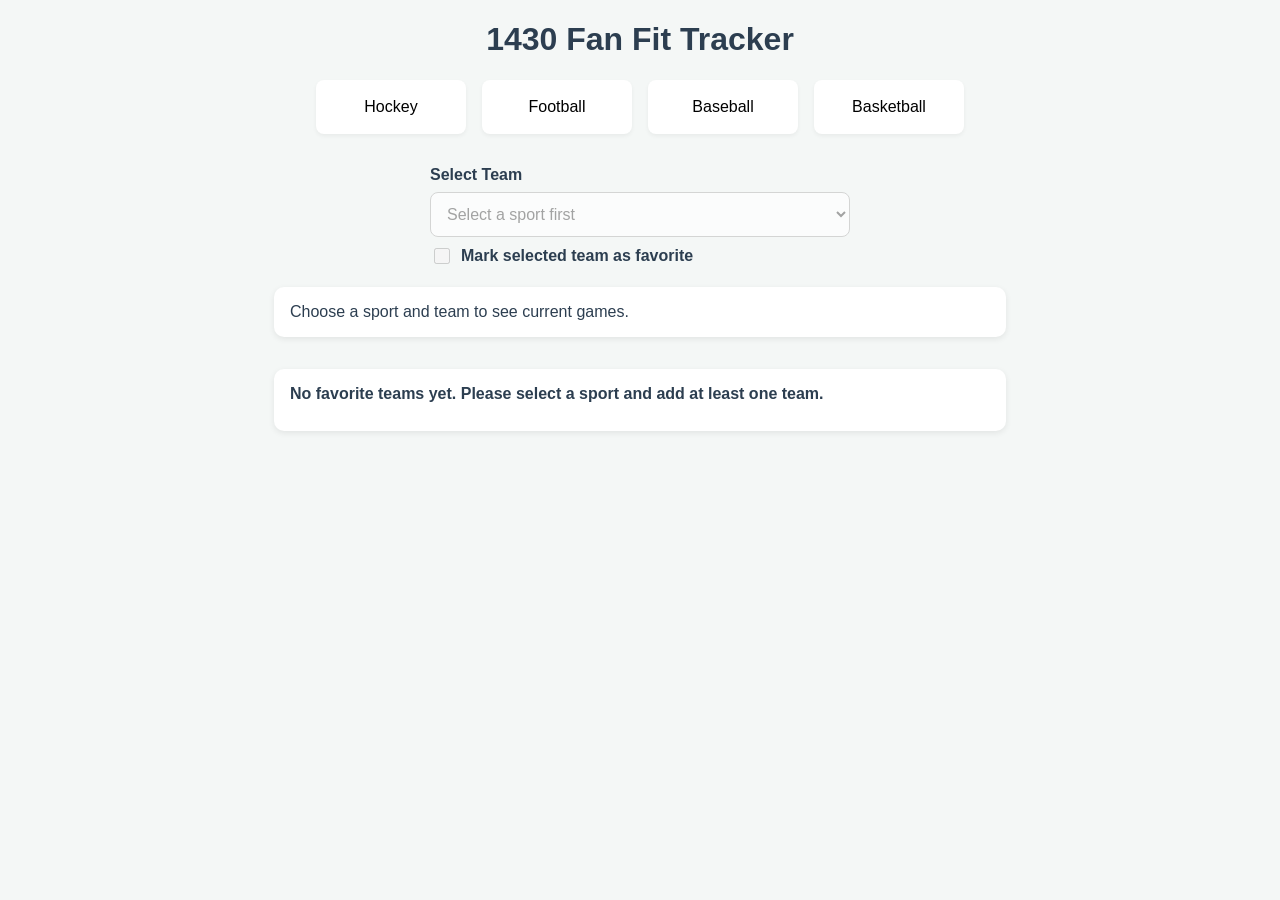
==== source/index.html @ 271d92da "Adjusted sport selector orientation, changed the "favorite team" implementation to be a checkbox, ge" ====
<!DOCTYPE html>
<html>

<head>
    <meta charset="UTF-8">
    <title>1430 Fan Fit Tracker</title>
    <link rel="stylesheet" href="style.css">
</head>

<body>
    <h1>1430 Fan Fit Tracker</h1>
    <div id="sport-selector" aria-label="Sport selector">
        <button class="sport-card" type="button" onclick="loadSport('hockey')">Hockey</button>
        <button class="sport-card" type="button" onclick="loadSport('football')">Football</button>
        <button class="sport-card" type="button" onclick="loadSport('baseball')">Baseball</button>
        <button class="sport-card" type="button" onclick="loadSport('basketball')">Basketball</button>
    </div>

    <div id="team-selector" class="selector-block">
        <label for="team-dropdown">Select Team</label>
        <select id="team-dropdown" disabled>
            <option value="">Select a sport first</option>
        </select>

        <label for="favorite-checkbox" class="favorite-toggle">
            <input type="checkbox" id="favorite-checkbox" disabled>
            Mark selected team as favorite
        </label>
    </div>

    <div id="games-output" aria-live="polite">
        <p class="status-message">Choose a sport and team to see current games.</p>
    </div>

    <section id="favorites-section" aria-live="polite"></section>

    <script src="script.js"></script>
</body>

</html>
---- source/style.css ----
:root {
    --primary: #2c3e50;
    --accent: #e74c3c;
    --bg: #f4f7f6;
    --white: #ffffff;
}

body {
    font-family: 'Segoe UI', Tahoma, Geneva, Verdana, sans-serif;
    background-color: var(--bg);
    color: var(--primary);
    margin: 0;
    display: flex;
    flex-direction: column;
    align-items: center;
}

header {
    background-color: var(--primary);
    color: var(--white);
    width: 100%;
    padding: 1.5rem 0;
    text-align: center;
    box-shadow: 0 2px 5px rgba(0, 0, 0, 0.1);
}

header h1 {
    margin: 0;
}

.container {
    width: 90%;
    max-width: 800px;
    margin-top: 2rem;
}

#sport-selector {
    display: flex;
    flex-direction: row;
    flex-wrap: wrap;
    justify-content: center;
    gap: 1rem;
    margin-bottom: 2rem;
    width: min(900px, 92vw);
}

.sport-card,
.sport-button {
    background: var(--white);
    padding: 1rem;
    border-radius: 8px;
    text-align: center;
    cursor: pointer;
    border: 2px solid transparent;
    transition: all 0.3s ease;
    box-shadow: 0 2px 4px rgba(0, 0, 0, 0.05);
    font-size: 1rem;
    min-width: 150px;
}

.sport-card:hover,
.sport-button:hover {
    border-color: var(--accent);
    transform: translateY(-3px);
}

.sport-card.active {
    border-color: var(--accent);
    background: #fff4f2;
}

.selector-block {
    width: min(420px, 92vw);
    display: flex;
    flex-direction: column;
    gap: 0.5rem;
    margin-bottom: 1.25rem;
}

.selector-block label {
    font-weight: 600;
}

.favorite-toggle {
    display: flex;
    align-items: center;
    gap: 0.5rem;
    font-weight: 500;
}

.favorite-toggle input {
    width: 16px;
    height: 16px;
}

#team-dropdown {
    width: 100%;
    padding: 0.75rem;
    border: 1px solid #c7c7c7;
    border-radius: 8px;
    background: var(--white);
    font-size: 1rem;
}

#games-output {
    width: min(700px, 92vw);
    background: var(--white);
    border-radius: 10px;
    box-shadow: 0 2px 6px rgba(0, 0, 0, 0.08);
    padding: 1rem;
    margin-bottom: 2rem;
}

.status-message {
    margin: 0;
}

.game-item {
    border-top: 1px solid #ececec;
    padding: 0.75rem 0;
}

.game-item:first-child {
    border-top: none;
    padding-top: 0;
}

#favorites-section {
    width: min(700px, 92vw);
    background: var(--white);
    border-radius: 10px;
    box-shadow: 0 2px 6px rgba(0, 0, 0, 0.08);
    padding: 1rem;
    margin-bottom: 2rem;
}

#favorite-message {
    font-weight: 600;
    margin-bottom: 0.75rem;
}

#favorite-list {
    display: flex;
    flex-direction: column;
    gap: 0.5rem;
}

.favorite-row {
    display: flex;
    align-items: center;
    justify-content: space-between;
    gap: 0.5rem;
    border: 1px solid #e9e9e9;
    border-radius: 8px;
    padding: 0.5rem 0.75rem;
}

.favorite-row button {
    padding: 0.35rem 0.6rem;
}

.teams-container {
    display: flex;
    flex-wrap: wrap;
    gap: 10px;
}

.team-card {
    padding: 10px;
    background-color: var(--white);
    border: 1px solid #ddd;
    border-radius: 5px;
    width: 200px;
}

.team-card h2 {
    margin: 0;
    font-size: 16px;
}

#team-stats {
    padding: 20px;
    max-width: 600px;
    margin: 20px auto;
    font-family: Arial, sans-serif;
}

#team-stats h2 {
    text-align: center;
    margin-bottom: 20px;
}

#stats-options {
    display: flex;
    flex-direction: column;
    gap: 15px;
    margin-top: 20px;
}

.stat-option {
    display: flex;
    align-items: center;
    justify-content: space-between;
    padding: 10px;
    border: 1px solid #ccc;
    border-radius: 5px;
}

.stat-label {
    font-size: 16px;
    font-weight: bold;
    min-width: 150px;
}

.counter-container {
    display: flex;
    align-items: center;
    gap: 10px;
}

.counter-btn {
    width: 30px;
    height: 30px;
    font-size: 18px;
    cursor: pointer;
}

.counter-display {
    width: 50px;
    height: 30px;
    text-align: center;
    font-size: 16px;
}

#submit-stats {
    margin-top: 20px;
    padding: 10px 20px;
    font-size: 16px;
    cursor: pointer;
    width: 100%;
}
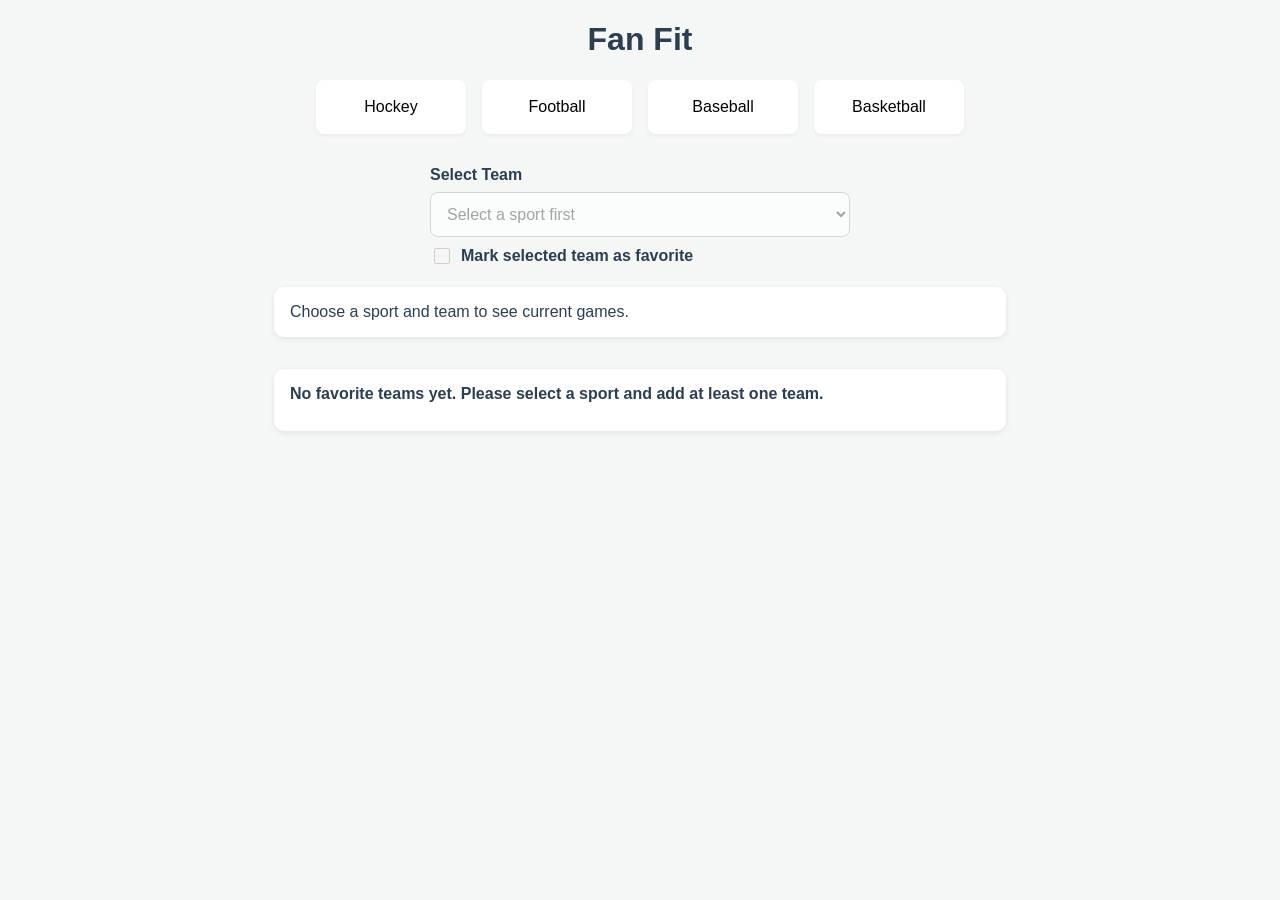
==== commit 642dab0e: "Fix dropdown for teams, clean up code to get rid of my experimenting functions, get rid of the 1430 " ====
--- a/source/index.html
+++ b/source/index.html
@@ -3,12 +3,12 @@
 
 <head>
     <meta charset="UTF-8">
-    <title>1430 Fan Fit Tracker</title>
+    <title>Fan Fit</title>
     <link rel="stylesheet" href="style.css">
 </head>
 
 <body>
-    <h1>1430 Fan Fit Tracker</h1>
+    <h1>Fan Fit</h1>
     <div id="sport-selector" aria-label="Sport selector">
         <button class="sport-card" type="button" onclick="loadSport('hockey')">Hockey</button>
         <button class="sport-card" type="button" onclick="loadSport('football')">Football</button>
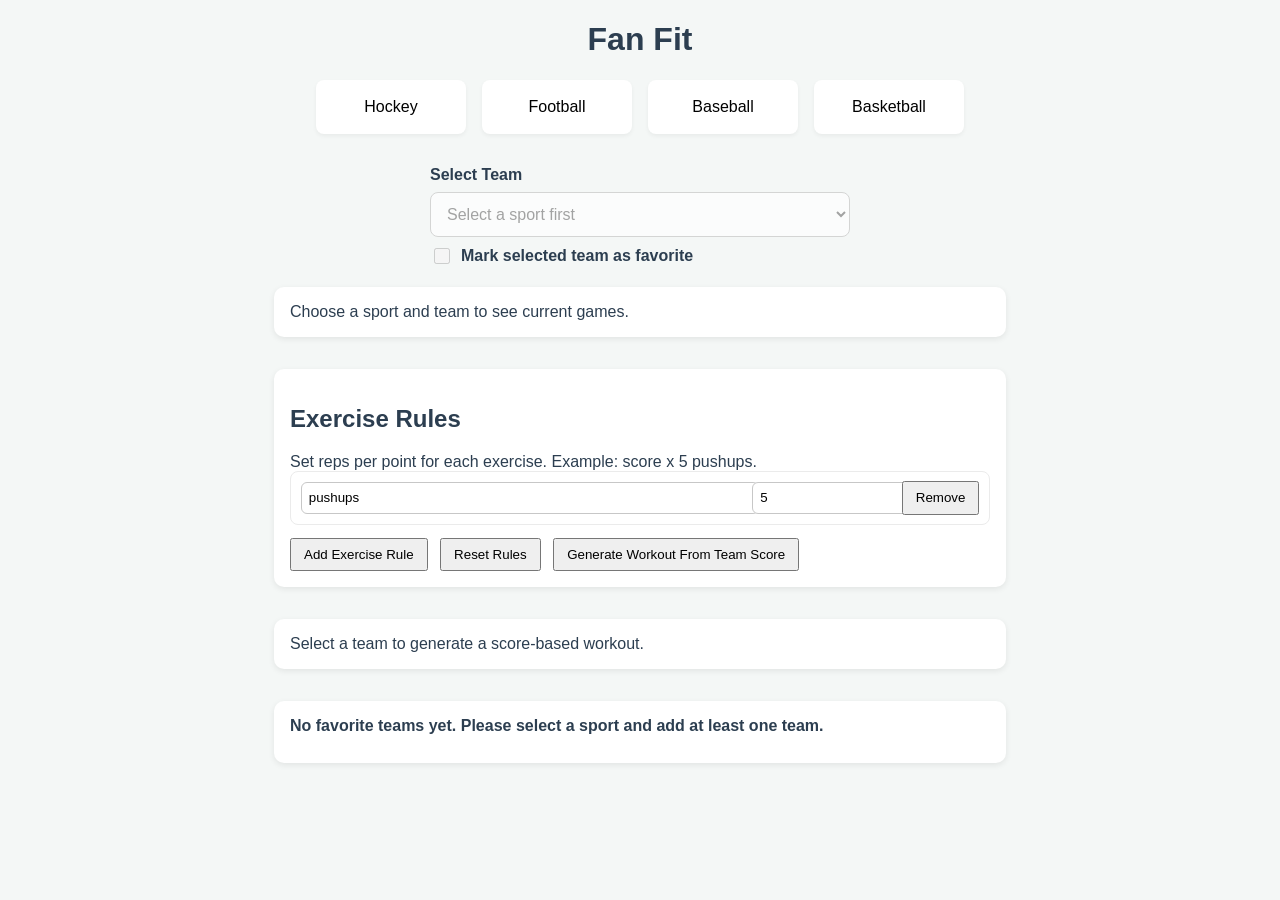
==== commit adbfa3e1: "Just storing these in a side branch instead we want them later...." ====
--- a/source/index.html
+++ b/source/index.html
@@ -32,6 +32,19 @@
         <p class="status-message">Choose a sport and team to see current games.</p>
     </div>
 
+    <section id="exercise-rules-section" aria-live="polite">
+        <h2>Exercise Rules</h2>
+        <p class="status-message">Set reps per point for each exercise. Example: score x 5 pushups.</p>
+        <div id="exercise-rules"></div>
+        <button id="add-rule-button" type="button">Add Exercise Rule</button>
+        <button id="reset-rules-button" type="button">Reset Rules</button>
+        <button id="generate-workout-button" type="button">Generate Workout From Team Score</button>
+    </section>
+
+    <section id="workout-output" aria-live="polite">
+        <p class="status-message">Select a team to generate a score-based workout.</p>
+    </section>
+
     <section id="favorites-section" aria-live="polite"></section>
 
     <script src="script.js"></script>
--- a/source/style.css
+++ b/source/style.css
@@ -111,6 +111,74 @@
     margin-bottom: 2rem;
 }
 
+#exercise-rules-section,
+#workout-output {
+    width: min(700px, 92vw);
+    background: var(--white);
+    border-radius: 10px;
+    box-shadow: 0 2px 6px rgba(0, 0, 0, 0.08);
+    padding: 1rem;
+    margin-bottom: 2rem;
+}
+
+#exercise-rules {
+    display: flex;
+    flex-direction: column;
+    gap: 0.7rem;
+    margin-bottom: 0.8rem;
+}
+
+.rule-row {
+    display: grid;
+    grid-template-columns: 1fr 140px auto;
+    gap: 0.6rem;
+    align-items: center;
+    border: 1px solid #ebebeb;
+    border-radius: 8px;
+    padding: 0.6rem;
+}
+
+.rule-row input {
+    width: 100%;
+    padding: 0.45rem;
+    border: 1px solid #c7c7c7;
+    border-radius: 6px;
+}
+
+.rule-row button,
+#add-rule-button,
+#reset-rules-button,
+#generate-workout-button {
+    padding: 0.45rem 0.75rem;
+    cursor: pointer;
+}
+
+#add-rule-button,
+#reset-rules-button {
+    margin-right: 0.5rem;
+}
+
+.workout-item {
+    border-top: 1px solid #ececec;
+    padding: 0.7rem 0;
+}
+
+.workout-item:first-child {
+    border-top: none;
+    padding-top: 0;
+}
+
+.workout-total {
+    margin-top: 0.8rem;
+    font-weight: 700;
+}
+
+@media (max-width: 620px) {
+    .rule-row {
+        grid-template-columns: 1fr;
+    }
+}
+
 .status-message {
     margin: 0;
 }
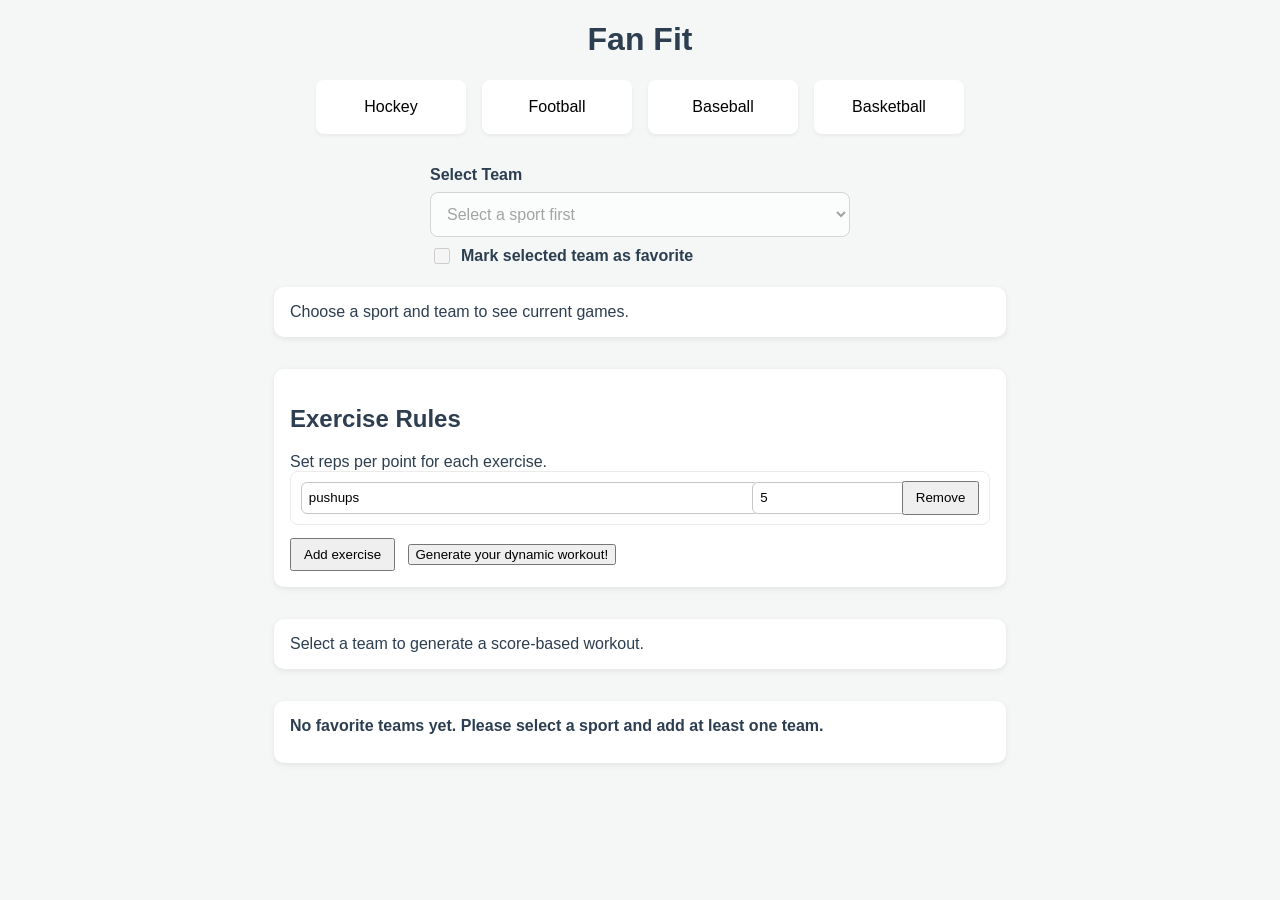
==== commit 9079e2ed: "Add HTML pieces to generate the workout" ====
--- a/source/index.html
+++ b/source/index.html
@@ -32,16 +32,18 @@
         <p class="status-message">Choose a sport and team to see current games.</p>
     </div>
 
+    <!--We can name this something different, but my thoughts are we can let the user pick their exercises and their reps:points ratio for each.-->
     <section id="exercise-rules-section" aria-live="polite">
         <h2>Exercise Rules</h2>
-        <p class="status-message">Set reps per point for each exercise. Example: score x 5 pushups.</p>
+        <p class="status-message">Set reps per point for each exercise.</p>
         <div id="exercise-rules"></div>
-        <button id="add-rule-button" type="button">Add Exercise Rule</button>
-        <button id="reset-rules-button" type="button">Reset Rules</button>
-        <button id="generate-workout-button" type="button">Generate Workout From Team Score</button>
+        <!--Here we can dynamically create new rules, using the button below button to add new exercises, or pull from our json if that's how we wanna do it.-->
+        <button id="add-rule-button" type="button">Add exercise</button>
+        <button id="generate-workout button" type="button">Generate your dynamic workout!</button>
     </section>
 
     <section id="workout-output" aria-live="polite">
+        <!--Here we can replace this in the js. This is just a placeholder until the user selects somm.-->
         <p class="status-message">Select a team to generate a score-based workout.</p>
     </section>
 
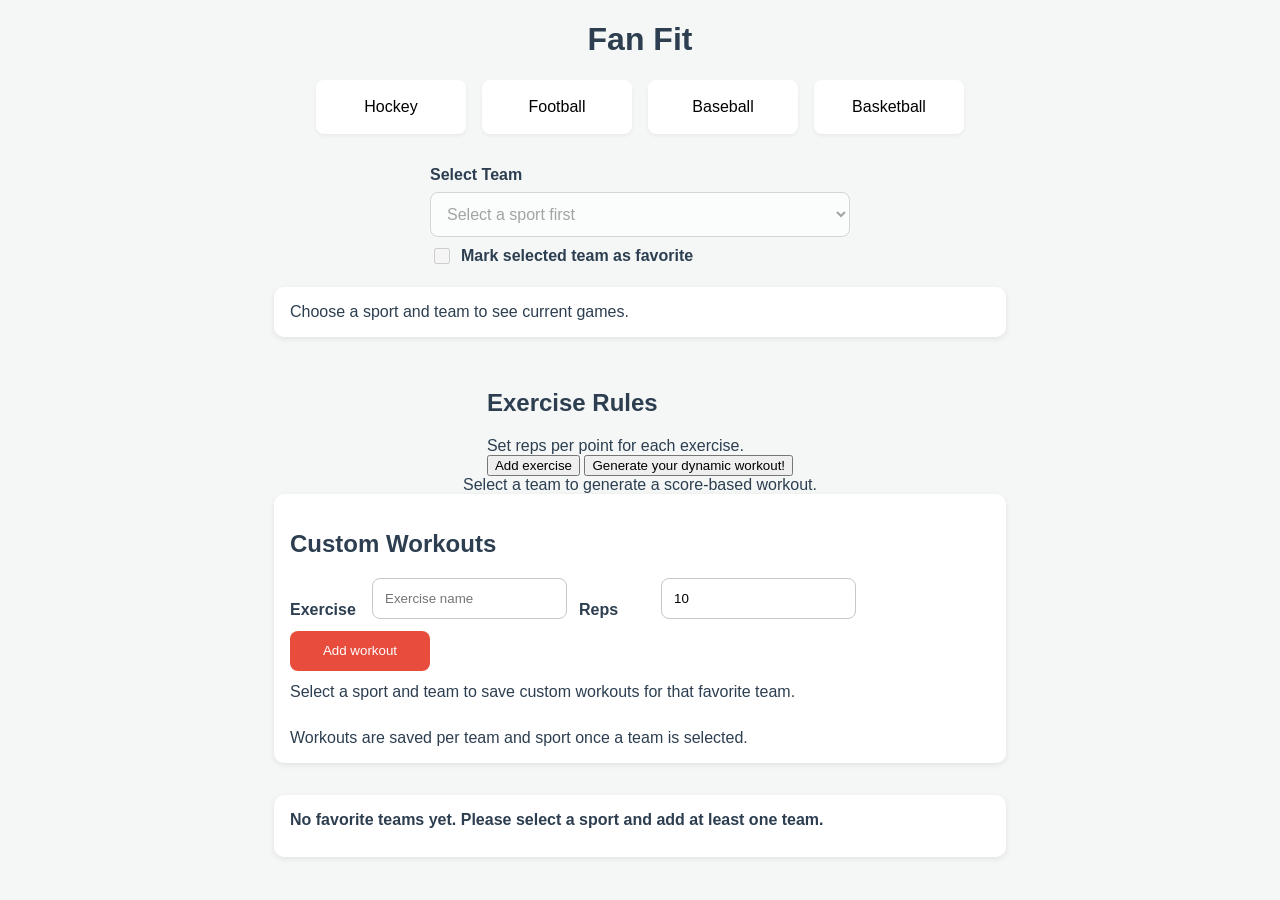
==== commit 43e4eff7: "added exercise divs that still need work" ====
--- a/source/index.html
+++ b/source/index.html
@@ -47,6 +47,24 @@
         <p class="status-message">Select a team to generate a score-based workout.</p>
     </section>
 
+    <section id="workout-section" aria-live="polite">
+        <h2>Custom Workouts</h2>
+        <div id="workout-controls">
+            <div class="input-row">
+                <label for="workout-name">Exercise</label>
+                <input id="workout-name" type="text" placeholder="Exercise name">
+
+                <label for="workout-reps">Reps</label>
+                <input id="workout-reps" type="number" min="1" value="10">
+
+                <button id="add-workout-button" type="button">Add workout</button>
+            </div>
+            <p id="workout-help" class="status-message">Workouts are saved per selected team and sport.</p>
+            <p id="workout-summary" class="status-message"></p>
+        </div>
+        <div id="workout-list"></div>
+    </section>
+
     <section id="favorites-section" aria-live="polite"></section>
 
     <script src="script.js"></script>
--- a/source/style.css
+++ b/source/style.css
@@ -111,8 +111,21 @@
     margin-bottom: 2rem;
 }
 
-#exercise-rules-section,
-#workout-output {
+.status-message {
+    margin: 0;
+}
+
+.game-item {
+    border-top: 1px solid #ececec;
+    padding: 0.75rem 0;
+}
+
+.game-item:first-child {
+    border-top: none;
+    padding-top: 0;
+}
+
+#favorites-section {
     width: min(700px, 92vw);
     background: var(--white);
     border-radius: 10px;
@@ -121,85 +134,140 @@
     margin-bottom: 2rem;
 }
 
-#exercise-rules {
-    display: flex;
-    flex-direction: column;
-    gap: 0.7rem;
-    margin-bottom: 0.8rem;
-}
-
-.rule-row {
-    display: grid;
-    grid-template-columns: 1fr 140px auto;
-    gap: 0.6rem;
-    align-items: center;
-    border: 1px solid #ebebeb;
-    border-radius: 8px;
-    padding: 0.6rem;
-}
-
-.rule-row input {
-    width: 100%;
-    padding: 0.45rem;
-    border: 1px solid #c7c7c7;
-    border-radius: 6px;
-}
-
-.rule-row button,
-#add-rule-button,
-#reset-rules-button,
-#generate-workout-button {
-    padding: 0.45rem 0.75rem;
-    cursor: pointer;
-}
-
-#add-rule-button,
-#reset-rules-button {
-    margin-right: 0.5rem;
-}
-
-.workout-item {
-    border-top: 1px solid #ececec;
-    padding: 0.7rem 0;
-}
-
-.workout-item:first-child {
-    border-top: none;
-    padding-top: 0;
-}
-
-.workout-total {
-    margin-top: 0.8rem;
-    font-weight: 700;
-}
-
-@media (max-width: 620px) {
-    .rule-row {
-        grid-template-columns: 1fr;
-    }
-}
-
-.status-message {
-    margin: 0;
-}
-
-.game-item {
-    border-top: 1px solid #ececec;
-    padding: 0.75rem 0;
-}
-
-.game-item:first-child {
-    border-top: none;
-    padding-top: 0;
-}
-
-#favorites-section {
+#workout-section {
     width: min(700px, 92vw);
     background: var(--white);
     border-radius: 10px;
     box-shadow: 0 2px 6px rgba(0, 0, 0, 0.08);
     padding: 1rem;
     margin-bottom: 2rem;
+}
+
+#workout-controls {
+    display: flex;
+    flex-direction: column;
+    gap: 0.75rem;
+}
+
+.input-row {
+    display: flex;
+    flex-wrap: wrap;
+    gap: 0.75rem;
+    align-items: flex-end;
+}
+
+.input-row label {
+    font-weight: 600;
+    min-width: 70px;
+}
+
+.input-row input {
+    padding: 0.75rem;
+    border-radius: 8px;
+    border: 1px solid #c7c7c7;
+    background: var(--white);
+    min-width: 120px;
+}
+
+#add-workout-button {
+    padding: 0.8rem 1rem;
+    border-radius: 8px;
+    border: none;
+    background: var(--accent);
+    color: var(--white);
+    cursor: pointer;
+    min-width: 140px;
+}
+
+#add-workout-button:hover {
+    opacity: 0.95;
+}
+
+#workout-list {
+    display: flex;
+    flex-direction: column;
+    gap: 0.75rem;
+    margin-top: 1rem;
+}
+
+.workout-card {
+    display: flex;
+    justify-content: space-between;
+    align-items: center;
+    flex-wrap: wrap;
+    gap: 1rem;
+    border: 1px solid #e9e9e9;
+    border-radius: 10px;
+    padding: 0.85rem;
+    background: #fdf9f6;
+}
+
+.workout-card.completed {
+    opacity: 0.75;
+    background: #eaf7ea;
+}
+
+.workout-details {
+    min-width: 150px;
+}
+
+.rep-label {
+    margin-right: 0.5rem;
+    font-weight: 600;
+}
+
+.rep-input {
+    width: 80px;
+    padding: 0.5rem;
+    border: 1px solid #c7c7c7;
+    border-radius: 8px;
+}
+
+.add-reps-button {
+    background: #27ae60;
+    border: none;
+    color: var(--white);
+    padding: 0.5rem 0.75rem;
+    border-radius: 8px;
+    cursor: pointer;
+    font-size: 1rem;
+}
+
+.add-reps-button:hover {
+    opacity: 0.95;
+}
+
+.workout-actions {
+    display: flex;
+    align-items: center;
+    flex-wrap: wrap;
+    gap: 0.5rem;
+}
+
+.complete-workout-button {
+    background: #2c3e50;
+    border: none;
+    color: var(--white);
+    padding: 0.6rem 0.9rem;
+    border-radius: 8px;
+    cursor: pointer;
+}
+
+.complete-workout-button:hover {
+    opacity: 0.95;
+}
+
+.remove-workout-button {
+    background: transparent;
+    border: 1px solid #e74c3c;
+    color: #e74c3c;
+    padding: 0.5rem 0.75rem;
+    border-radius: 8px;
+    cursor: pointer;
+}
+
+.remove-workout-button:hover {
+    background: rgba(231, 76, 60, 0.08);
 }
 
 #favorite-message {
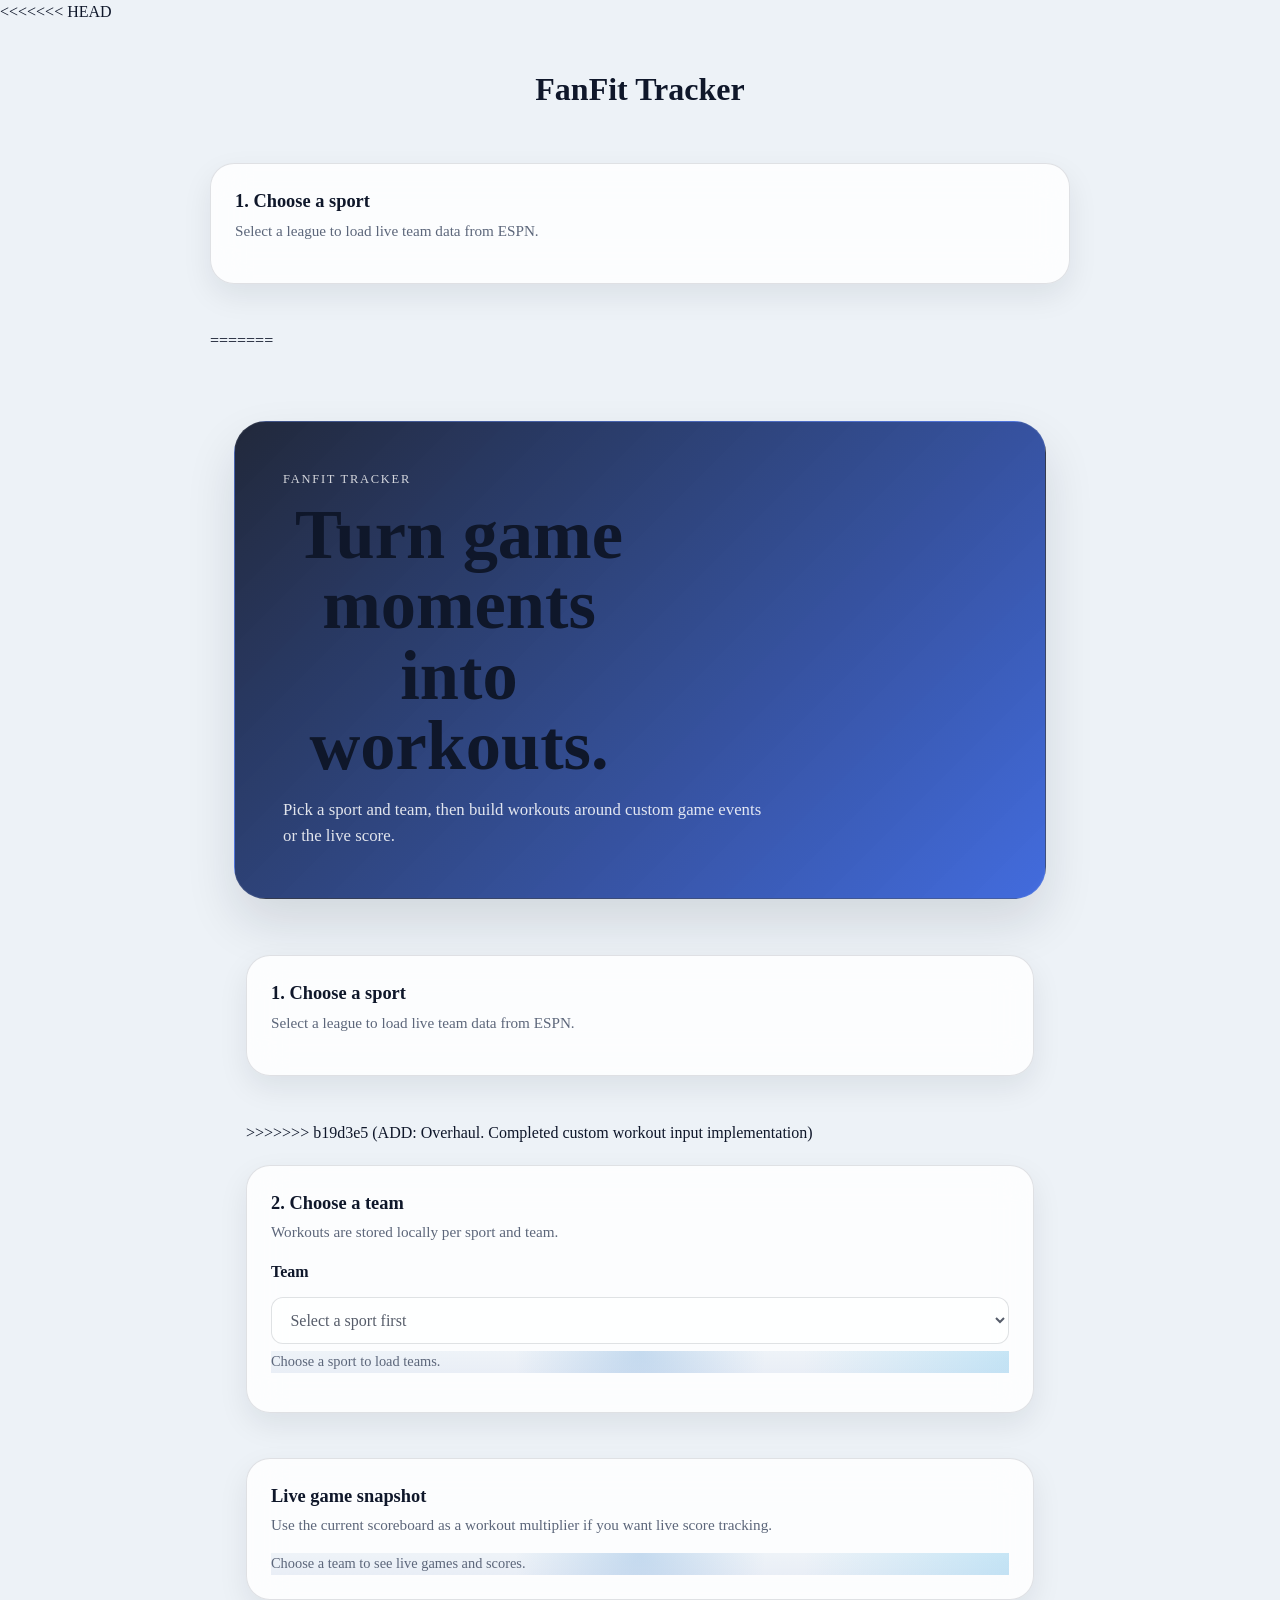
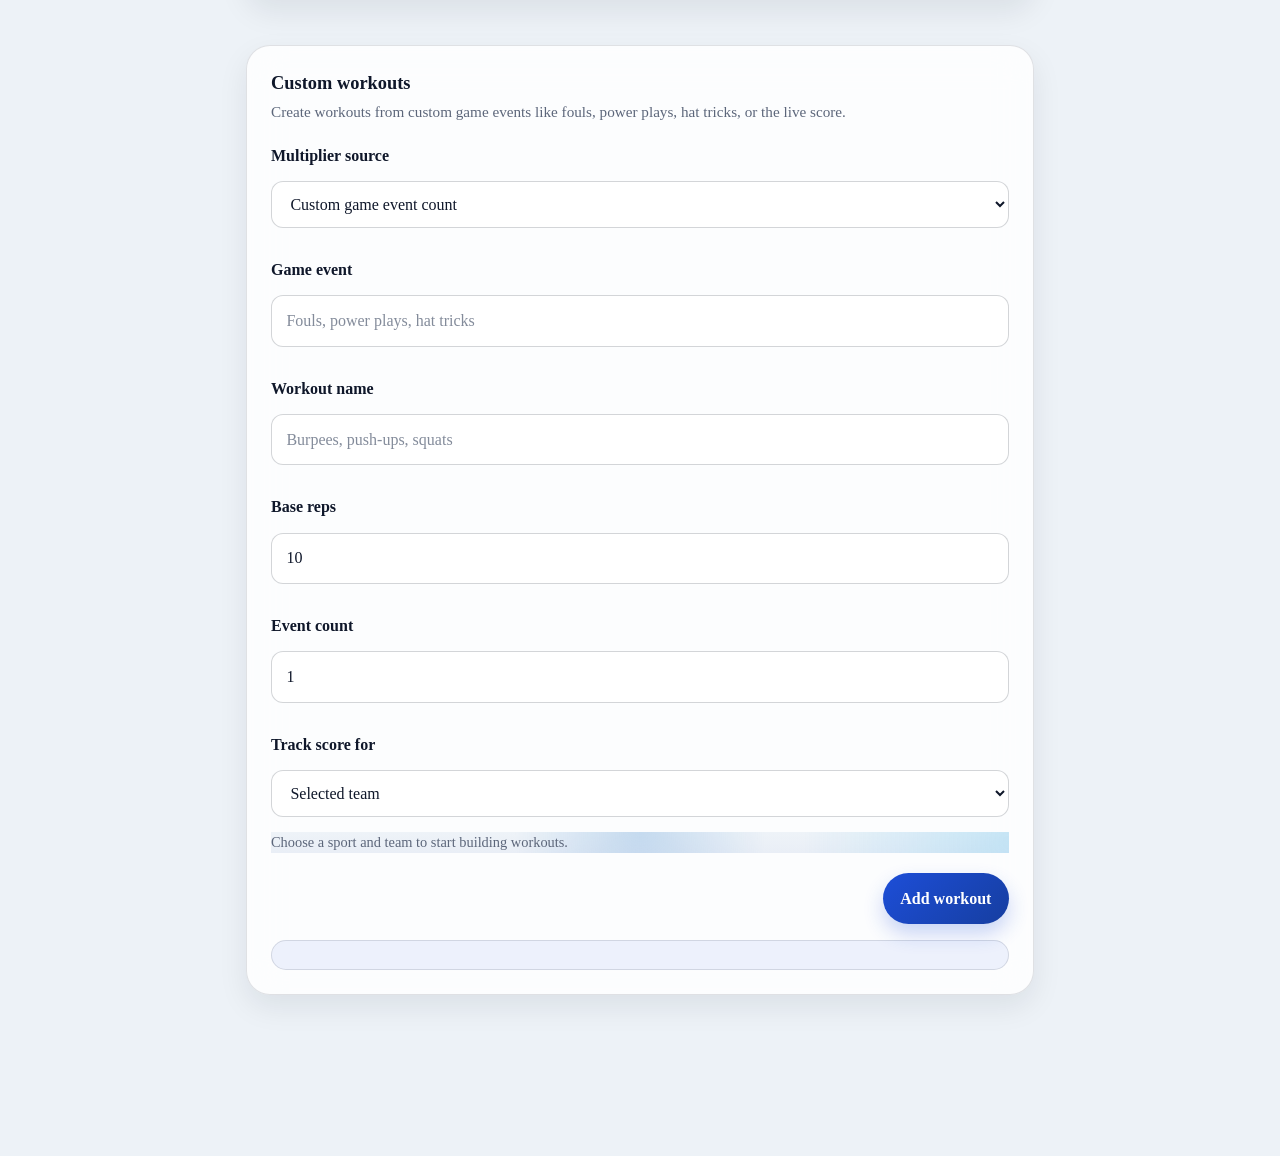
==== commit 1e532367: "resolving merge conflicts" ====
--- a/source/index.html
+++ b/source/index.html
@@ -1,71 +1,124 @@
 <!DOCTYPE html>
-<html>
+<html lang="en">
 
 <head>
     <meta charset="UTF-8">
-    <title>Fan Fit</title>
+    <meta name="viewport" content="width=device-width, initial-scale=1.0">
+    <title>FanFit Tracker</title>
     <link rel="stylesheet" href="style.css">
 </head>
 
 <body>
-    <h1>Fan Fit</h1>
-    <div id="sport-selector" aria-label="Sport selector">
-        <button class="sport-card" type="button" onclick="loadSport('hockey')">Hockey</button>
-        <button class="sport-card" type="button" onclick="loadSport('football')">Football</button>
-        <button class="sport-card" type="button" onclick="loadSport('baseball')">Baseball</button>
-        <button class="sport-card" type="button" onclick="loadSport('basketball')">Basketball</button>
-    </div>
+<<<<<<< HEAD
+    <main class="app-shell">
+        <h1>FanFit Tracker</h1>
+        <section class="panel">
+            <div class="panel-heading">
+                <h2>1. Choose a sport</h2>
+                <p>Select a league to load live team data from ESPN.</p>
+            </div>
+            <div id="sport-selector" class="sport-grid" aria-label="Sport selector"></div>
+        </section>
 
-    <div id="team-selector" class="selector-block">
-        <label for="team-dropdown">Select Team</label>
-        <select id="team-dropdown" disabled>
-            <option value="">Select a sport first</option>
-        </select>
+=======
+    <header class="hero">
+        <div class="hero-copy">
+            <p class="eyebrow">FanFit Tracker</p>
+            <h1>Turn game moments into workouts.</h1>
+            <p class="lede">Pick a sport and team, then build workouts around custom game events or the live score.</p>
+        </div>
+    </header>
 
-        <label for="favorite-checkbox" class="favorite-toggle">
-            <input type="checkbox" id="favorite-checkbox" disabled>
-            Mark selected team as favorite
-        </label>
-    </div>
+    <main class="app-shell">
+        <section class="panel">
+            <div class="panel-heading">
+                <h2>1. Choose a sport</h2>
+                <p>Select a league to load live team data from ESPN.</p>
+            </div>
+            <div id="sport-selector" class="sport-grid" aria-label="Sport selector"></div>
+        </section>
 
-    <div id="games-output" aria-live="polite">
-        <p class="status-message">Choose a sport and team to see current games.</p>
-    </div>
+>>>>>>> b19d3e5 (ADD: Overhaul. Completed custom workout input implementation)
+        <section class="panel">
+            <div class="panel-heading">
+                <h2>2. Choose a team</h2>
+                <p>Workouts are stored locally per sport and team.</p>
+            </div>
+            <div class="field-group">
+                <label for="team-dropdown">Team</label>
+                <select id="team-dropdown" disabled>
+                    <option value="">Select a sport first</option>
+                </select>
+                <p id="team-status" class="helper-text">Choose a sport to load teams.</p>
+            </div>
+        </section>
 
-    <!--We can name this something different, but my thoughts are we can let the user pick their exercises and their reps:points ratio for each.-->
-    <section id="exercise-rules-section" aria-live="polite">
-        <h2>Exercise Rules</h2>
-        <p class="status-message">Set reps per point for each exercise.</p>
-        <div id="exercise-rules"></div>
-        <!--Here we can dynamically create new rules, using the button below button to add new exercises, or pull from our json if that's how we wanna do it.-->
-        <button id="add-rule-button" type="button">Add exercise</button>
-        <button id="generate-workout button" type="button">Generate your dynamic workout!</button>
-    </section>
+        <section class="panel" id="games-panel" aria-live="polite">
+            <div class="panel-heading">
+                <h2>Live game snapshot</h2>
+                <p>Use the current scoreboard as a workout multiplier if you want live score tracking.</p>
+            </div>
+            <div id="games-output">
+                <p class="status-message">Choose a team to see live games and scores.</p>
+            </div>
+        </section>
 
-    <section id="workout-output" aria-live="polite">
-        <!--Here we can replace this in the js. This is just a placeholder until the user selects somm.-->
-        <p class="status-message">Select a team to generate a score-based workout.</p>
-    </section>
+        <section class="panel" id="workout-section" aria-live="polite">
+            <div class="panel-heading">
+                <h2>Custom workouts</h2>
+                <p>Create workouts from custom game events like fouls, power plays, hat tricks, or the live score.</p>
+            </div>
 
-    <section id="workout-section" aria-live="polite">
-        <h2>Custom Workouts</h2>
-        <div id="workout-controls">
-            <div class="input-row">
-                <label for="workout-name">Exercise</label>
-                <input id="workout-name" type="text" placeholder="Exercise name">
+            <form id="workout-form" class="workout-form">
+                <div class="form-grid">
+                    <div class="field-group">
+                        <label for="workout-multiplier-type">Multiplier source</label>
+                        <select id="workout-multiplier-type">
+                            <option value="event-count">Custom game event count</option>
+                            <option value="live-score">Live score</option>
+                        </select>
+                    </div>
 
-                <label for="workout-reps">Reps</label>
-                <input id="workout-reps" type="number" min="1" value="10">
+                    <div class="field-group">
+                        <label for="workout-event-label">Game event</label>
+                        <input id="workout-event-label" type="text" placeholder="Fouls, power plays, hat tricks"
+                            autocomplete="off">
+                    </div>
 
-                <button id="add-workout-button" type="button">Add workout</button>
-            </div>
-            <p id="workout-help" class="status-message">Workouts are saved per selected team and sport.</p>
-            <p id="workout-summary" class="status-message"></p>
-        </div>
-        <div id="workout-list"></div>
-    </section>
+                    <div class="field-group">
+                        <label for="workout-name">Workout name</label>
+                        <input id="workout-name" type="text" placeholder="Burpees, push-ups, squats" autocomplete="off">
+                    </div>
 
-    <section id="favorites-section" aria-live="polite"></section>
+                    <div class="field-group">
+                        <label for="workout-reps">Base reps</label>
+                        <input id="workout-reps" type="number" min="1" value="10">
+                    </div>
+
+                    <div class="field-group" id="event-count-group">
+                        <label for="workout-event-count">Event count</label>
+                        <input id="workout-event-count" type="number" min="1" value="1">
+                    </div>
+
+                    <div class="field-group" id="live-team-group">
+                        <label for="workout-live-team">Track score for</label>
+                        <select id="workout-live-team">
+                            <option value="selected-team">Selected team</option>
+                            <option value="opponent-team">Opponent team</option>
+                        </select>
+                    </div>
+                </div>
+
+                <p id="workout-help" class="helper-text">Choose a sport and team to start building workouts.</p>
+                <div class="builder-actions">
+                    <button id="add-workout-button" type="submit">Add workout</button>
+                </div>
+            </form>
+
+            <div class="summary-bar" id="workout-summary"></div>
+            <div id="workout-list" class="workout-list"></div>
+        </section>
+    </main>
 
     <script src="script.js"></script>
 </body>
--- a/source/style.css
+++ b/source/style.css
@@ -1,377 +1,795 @@
 :root {
-    --primary: #2c3e50;
-    --accent: #e74c3c;
-    --bg: #f4f7f6;
-    --white: #ffffff;
+<<<<<<< HEAD
+    --bg: #f5f5f5;
+    --surface: #ffffff;
+    --surface-alt: #f9f9f9;
+    --border: #dddddd;
+    --text: #333333;
+    --muted: #666666;
+    --primary: #007bff;
+    --secondary: #28a745;
+    --success: #28a745;
+    --danger: #dc3545;
+    --warning: #ffc107;
+    --radius: 4px;
+=======
+    color-scheme: light;
+    --bg: #edf2f7;
+    --bg-accent: radial-gradient(circle at top, rgba(49, 130, 206, 0.22), transparent 34%), radial-gradient(circle at right, rgba(14, 165, 233, 0.18), transparent 28%), linear-gradient(180deg, #eef3f8 0%, #e9eef6 100%);
+    --surface: rgba(255, 255, 255, 0.84);
+    --surface-strong: #ffffff;
+    --surface-soft: rgba(255, 255, 255, 0.58);
+    --border: rgba(15, 23, 42, 0.12);
+    --border-strong: rgba(15, 23, 42, 0.18);
+    --text: #0f172a;
+    --muted: #5c667a;
+    --primary: #1d4ed8;
+    --primary-strong: #163ea0;
+    --secondary: #0f766e;
+    --success: #15803d;
+    --danger: #b42318;
+    --shadow: 0 24px 50px rgba(15, 23, 42, 0.12);
+    --shadow-soft: 0 12px 30px rgba(15, 23, 42, 0.08);
+    --radius-lg: 24px;
+    --radius-md: 16px;
+    --radius-sm: 12px;
+}
+
+@media (prefers-color-scheme: dark) {
+    :root {
+        color-scheme: dark;
+        --bg: #08111f;
+        --bg-accent: radial-gradient(circle at top, rgba(59, 130, 246, 0.24), transparent 34%), radial-gradient(circle at right, rgba(6, 182, 212, 0.14), transparent 28%), linear-gradient(180deg, #0b1220 0%, #08111f 100%);
+        --surface: rgba(15, 23, 42, 0.76);
+        --surface-strong: #0f172a;
+        --surface-soft: rgba(15, 23, 42, 0.42);
+        --border: rgba(148, 163, 184, 0.18);
+        --border-strong: rgba(148, 163, 184, 0.28);
+        --text: #e5eefc;
+        --muted: #9fb0c8;
+        --primary: #60a5fa;
+        --primary-strong: #93c5fd;
+        --secondary: #2dd4bf;
+        --success: #4ade80;
+        --danger: #f87171;
+        --shadow: 0 24px 50px rgba(0, 0, 0, 0.32);
+        --shadow-soft: 0 12px 30px rgba(0, 0, 0, 0.22);
+    }
+>>>>>>> b19d3e5 (ADD: Overhaul. Completed custom workout input implementation)
+}
+
+* {
+    box-sizing: border-box;
+}
+
+html {
+    scroll-behavior: smooth;
 }
 
 body {
-    font-family: 'Segoe UI', Tahoma, Geneva, Verdana, sans-serif;
-    background-color: var(--bg);
-    color: var(--primary);
     margin: 0;
+    min-height: 100vh;
+<<<<<<< HEAD
+    font-family: Arial, sans-serif;
+    color: var(--text);
+    background: var(--bg);
+    line-height: 1.5;
+}
+
+h1 {
+    text-align: center;
+    margin-bottom: 30px;
+    color: var(--text);
+    font-size: 2em;
+}
+
+button,
+input,
+select {
+    font: inherit;
+}
+
+button {
+    border: 1px solid var(--border);
+    cursor: pointer;
+    padding: 8px 16px;
+    background: var(--surface);
+}
+
+button:hover {
+    background: var(--muted);
+}
+
+.app-shell {
+    max-width: 900px;
+    margin: 0 auto;
+    padding: 20px;
+}
+
+.panel {
+    background: var(--surface);
+    border: 1px solid var(--border);
+    border-radius: var(--radius);
+    padding: 25px;
+    margin-bottom: 25px;
+    box-shadow: 0 2px 4px rgba(0,0,0,0.1);
+}
+
+.panel-heading h2 {
+    margin: 0 0 8px 0;
+    color: var(--text);
+    font-size: 1.3em;
+}
+
+.panel-heading p {
+    margin: 0;
+    color: var(--muted);
+    font-size: 0.95em;
+}
+
+.sport-grid {
+    display: grid;
+    grid-template-columns: repeat(auto-fit, minmax(150px, 1fr));
+    gap: 12px;
+    margin-top: 15px;
+}
+
+.sport-card {
+    padding: 12px 16px;
+    border: 2px solid var(--border);
+    border-radius: var(--radius);
+    background: var(--surface);
+    cursor: pointer;
+    transition: all 0.2s ease;
+    font-weight: 500;
+}
+
+.sport-card:hover {
+    border-color: var(--primary);
+    background: var(--surface-alt);
+}
+
+.sport-card.active {
+    background: var(--primary);
+    color: white;
+    border-color: var(--primary);
+}
+
+.field-group {
+    margin-bottom: 15px;
+}
+
+.field-group label {
+    display: block;
+    margin-bottom: 6px;
+    font-weight: 600;
+    color: var(--text);
+}
+
+.field-group input,
+.field-group select {
+    width: 100%;
+    padding: 10px;
+    border: 1px solid var(--border);
+    border-radius: var(--radius);
+    font-size: 1em;
+    transition: border-color 0.2s ease;
+}
+
+.field-group input:focus,
+.field-group select:focus {
+    outline: none;
+    border-color: var(--primary);
+    box-shadow: 0 0 0 2px rgba(0,123,255,0.25);
+}
+
+.helper-text,
+.status-message {
+    color: var(--muted);
+    font-size: 0.9em;
+    margin-top: 5px;
+=======
+    font-family: "Trebuchet MS", "Segoe UI", sans-serif;
+    color: var(--text);
+    background: var(--bg-accent);
+}
+
+button,
+input,
+select {
+    font: inherit;
+}
+
+button {
+    border: 0;
+    cursor: pointer;
+    transition: transform 160ms ease, box-shadow 160ms ease, background-color 160ms ease, border-color 160ms ease, opacity 160ms ease;
+}
+
+button:hover {
+    transform: translateY(-1px);
+}
+
+button:active {
+    transform: translateY(0);
+}
+
+button:focus-visible,
+input:focus-visible,
+select:focus-visible {
+    outline: 3px solid color-mix(in srgb, var(--primary) 45%, transparent);
+    outline-offset: 2px;
+}
+
+.hero {
+    padding: 3rem 1.5rem 1rem;
+    display: flex;
+    justify-content: center;
+}
+
+.hero-copy {
+    width: min(1100px, 100%);
+    background: linear-gradient(135deg, rgba(15, 23, 42, 0.92), rgba(29, 78, 216, 0.82));
+    color: #ffffff;
+    border: 1px solid rgba(255, 255, 255, 0.08);
+    border-radius: calc(var(--radius-lg) + 8px);
+    box-shadow: var(--shadow);
+    padding: clamp(1.75rem, 4vw, 3rem);
+}
+
+.eyebrow {
+    margin: 0 0 0.65rem;
+    letter-spacing: 0.14em;
+    text-transform: uppercase;
+    font-size: 0.78rem;
+    opacity: 0.8;
+}
+
+.hero h1 {
+    margin: 0;
+    font-size: clamp(2.2rem, 6vw, 4.4rem);
+    line-height: 1;
+    max-width: 10ch;
+}
+
+.lede {
+    margin: 1rem 0 0;
+    max-width: 58ch;
+    font-size: 1.05rem;
+    line-height: 1.6;
+    color: rgba(255, 255, 255, 0.86);
+}
+
+.app-shell {
+    width: min(1100px, calc(100% - 2rem));
+    margin: 0 auto 3rem;
+    display: grid;
+    gap: 1.25rem;
+}
+
+.panel {
+    background: var(--surface);
+    backdrop-filter: blur(18px);
+    border: 1px solid var(--border);
+    border-radius: var(--radius-lg);
+    box-shadow: var(--shadow-soft);
+    padding: clamp(1rem, 2.2vw, 1.5rem);
+}
+
+.panel-heading {
+    margin-bottom: 1rem;
+}
+
+.panel-heading h2,
+.game-item strong,
+.workout-card strong {
+    margin: 0;
+    font-size: 1.15rem;
+}
+
+.panel-heading p,
+.helper-text,
+.status-message,
+.game-item p,
+.workout-total {
+    color: var(--muted);
+}
+
+.panel-heading p {
+    margin: 0.25rem 0 0;
+}
+
+.sport-grid {
+    display: grid;
+    grid-template-columns: repeat(auto-fit, minmax(150px, 1fr));
+    gap: 0.85rem;
+}
+
+.sport-card {
+    padding: 1rem 1rem 0.95rem;
+    border-radius: var(--radius-md);
+    background: linear-gradient(180deg, var(--surface-strong), color-mix(in srgb, var(--surface-strong) 82%, var(--primary) 18%));
+    color: var(--text);
+    border: 1px solid var(--border);
+    box-shadow: inset 0 1px 0 rgba(255, 255, 255, 0.45), 0 8px 22px rgba(15, 23, 42, 0.08);
+    min-height: 64px;
+}
+
+.sport-card:hover {
+    border-color: color-mix(in srgb, var(--primary) 70%, transparent);
+    box-shadow: 0 12px 26px rgba(29, 78, 216, 0.16);
+}
+
+.sport-card.active {
+    background: linear-gradient(180deg, color-mix(in srgb, var(--primary) 24%, var(--surface-strong)), color-mix(in srgb, var(--primary) 12%, var(--surface-strong)));
+    border-color: color-mix(in srgb, var(--primary) 55%, transparent);
+    color: var(--text);
+}
+
+.field-group {
     display: flex;
     flex-direction: column;
+    gap: 0.45rem;
+}
+
+.field-group label,
+.mini-field {
+    font-weight: 700;
+    color: var(--text);
+}
+
+.field-group input,
+.field-group select,
+.workout-name-input,
+.mini-field input,
+.mini-field select {
+    width: 100%;
+    border-radius: var(--radius-sm);
+    border: 1px solid var(--border-strong);
+    padding: 0.8rem 0.9rem;
+    background: var(--surface-strong);
+    color: var(--text);
+    box-shadow: inset 0 1px 0 rgba(255, 255, 255, 0.05);
+}
+
+.field-group input::placeholder,
+.workout-name-input::placeholder,
+.mini-field input::placeholder {
+    color: color-mix(in srgb, var(--muted) 76%, transparent);
+}
+
+.helper-text,
+.status-message {
+    margin: 0;
+    line-height: 1.5;
+}
+
+#games-output {
+    display: grid;
+    gap: 0.85rem;
+}
+
+#games-output h3 {
+    margin: 0;
+}
+
+.game-item {
+    border: 1px solid var(--border);
+    border-radius: var(--radius-md);
+    background: var(--surface-soft);
+    padding: 1rem;
+}
+
+.game-item p {
+    margin: 0.25rem 0 0;
+>>>>>>> b19d3e5 (ADD: Overhaul. Completed custom workout input implementation)
+}
+
+.workout-form {
+    display: grid;
+<<<<<<< HEAD
+    gap: 20px;
+    margin-top: 20px;
+=======
+    gap: 1rem;
+>>>>>>> b19d3e5 (ADD: Overhaul. Completed custom workout input implementation)
+}
+
+.form-grid {
+    display: grid;
+<<<<<<< HEAD
+    grid-template-columns: 1fr 1fr;
+    gap: 15px;
+}
+
+.builder-actions {
+    text-align: right;
+    margin-top: 20px;
+}
+
+#add-workout-button {
+    background: var(--primary);
+    color: white;
+    border: none;
+    padding: 12px 24px;
+    border-radius: var(--radius);
+    cursor: pointer;
+    font-size: 1em;
+    font-weight: 600;
+    transition: background-color 0.2s ease;
+}
+
+#add-workout-button:hover {
+    background: #0056b3;
+}
+
+.summary-bar {
+    margin-top: 25px;
+    padding: 15px;
+    border: 1px solid var(--border);
+    background: var(--surface-alt);
+    border-radius: var(--radius);
+    font-weight: 600;
+=======
+    grid-template-columns: repeat(2, minmax(0, 1fr));
+    gap: 1rem;
+}
+
+.builder-actions {
+    display: flex;
+    justify-content: flex-end;
+}
+
+#add-workout-button,
+.complete-workout-button,
+.remove-workout-button {
+    border-radius: 999px;
+    padding: 0.82rem 1.1rem;
+    font-weight: 700;
+}
+
+#add-workout-button {
+    background: linear-gradient(135deg, var(--primary), var(--primary-strong));
+    color: #ffffff;
+    box-shadow: 0 10px 20px rgba(29, 78, 216, 0.24);
+}
+
+#add-workout-button:hover {
+    box-shadow: 0 12px 24px rgba(29, 78, 216, 0.3);
+}
+
+.summary-bar {
+    margin-top: 1rem;
+    padding: 0.9rem 1rem;
+    border-radius: var(--radius-md);
+    background: color-mix(in srgb, var(--surface-strong) 70%, var(--primary) 8%);
+    border: 1px solid var(--border);
+>>>>>>> b19d3e5 (ADD: Overhaul. Completed custom workout input implementation)
+    color: var(--text);
+}
+
+.workout-list {
+<<<<<<< HEAD
+    margin-top: 25px;
+}
+
+.workout-card {
+    border: 1px solid var(--border);
+    padding: 20px;
+    background: var(--surface);
+    margin-bottom: 15px;
+    border-radius: var(--radius);
+    box-shadow: 0 1px 3px rgba(0,0,0,0.1);
+    transition: box-shadow 0.2s ease;
+}
+
+.workout-card:hover {
+    box-shadow: 0 2px 8px rgba(0,0,0,0.15);
+}
+
+.workout-card.completed {
+    background: #f0f8f0;
+    border-color: var(--success);
+=======
+    display: grid;
+    gap: 0.9rem;
+    margin-top: 1rem;
+}
+
+.workout-card {
+    display: grid;
+    gap: 0.9rem;
+    padding: 1rem;
+    border-radius: var(--radius-lg);
+    background: linear-gradient(180deg, var(--surface-strong), color-mix(in srgb, var(--surface-strong) 88%, var(--primary) 12%));
+    border: 1px solid var(--border);
+    box-shadow: var(--shadow-soft);
+}
+
+.workout-card.completed {
+    opacity: 0.9;
+    border-color: color-mix(in srgb, var(--success) 42%, var(--border));
+>>>>>>> b19d3e5 (ADD: Overhaul. Completed custom workout input implementation)
+}
+
+.workout-title-row {
+    display: flex;
+<<<<<<< HEAD
+    justify-content: space-between;
     align-items: center;
-}
-
-header {
-    background-color: var(--primary);
-    color: var(--white);
-    width: 100%;
-    padding: 1.5rem 0;
-    text-align: center;
-    box-shadow: 0 2px 5px rgba(0, 0, 0, 0.1);
-}
-
-header h1 {
-    margin: 0;
-}
-
-.container {
-    width: 90%;
-    max-width: 800px;
-    margin-top: 2rem;
-}
-
-#sport-selector {
-    display: flex;
-    flex-direction: row;
-    flex-wrap: wrap;
-    justify-content: center;
-    gap: 1rem;
-    margin-bottom: 2rem;
-    width: min(900px, 92vw);
-}
-
-.sport-card,
-.sport-button {
-    background: var(--white);
-    padding: 1rem;
-    border-radius: 8px;
-    text-align: center;
-    cursor: pointer;
-    border: 2px solid transparent;
-    transition: all 0.3s ease;
-    box-shadow: 0 2px 4px rgba(0, 0, 0, 0.05);
-    font-size: 1rem;
-    min-width: 150px;
-}
-
-.sport-card:hover,
-.sport-button:hover {
-    border-color: var(--accent);
-    transform: translateY(-3px);
-}
-
-.sport-card.active {
-    border-color: var(--accent);
-    background: #fff4f2;
-}
-
-.selector-block {
-    width: min(420px, 92vw);
+    margin-bottom: 15px;
+}
+
+.workout-name-input {
+    flex: 1;
+    padding: 8px 12px;
+    border: 1px solid var(--border);
+    border-radius: var(--radius);
+    font-size: 1.1em;
+    font-weight: 600;
+}
+
+.status-pill {
+    padding: 6px 12px;
+    border-radius: 20px;
+    font-size: 0.85em;
+    font-weight: 600;
+    text-transform: uppercase;
+    letter-spacing: 0.5px;
+}
+
+.status-pill.active {
+    background: var(--warning);
+    color: white;
+}
+
+.status-pill.completed {
+    background: var(--success);
+    color: white;
+}
+
+.status-pill.partial {
+    background: var(--primary);
+    color: white;
+}
+
+.workout-meta {
+    display: grid;
+    grid-template-columns: 1fr 1fr;
+    gap: 15px;
+    margin-top: 15px;
+    padding: 15px;
+    background: var(--surface-alt);
+    border-radius: var(--radius);
+}
+
+.mini-field {
     display: flex;
     flex-direction: column;
-    gap: 0.5rem;
-    margin-bottom: 1.25rem;
-}
-
-.selector-block label {
-    font-weight: 600;
-}
-
-.favorite-toggle {
-    display: flex;
+}
+
+.mini-field label {
+    font-weight: 600;
+    margin-bottom: 6px;
+    color: var(--text);
+    font-size: 0.9em;
+=======
+    flex-wrap: wrap;
+    gap: 0.75rem;
     align-items: center;
-    gap: 0.5rem;
-    font-weight: 500;
-}
-
-.favorite-toggle input {
-    width: 16px;
-    height: 16px;
-}
-
-#team-dropdown {
-    width: 100%;
-    padding: 0.75rem;
-    border: 1px solid #c7c7c7;
-    border-radius: 8px;
-    background: var(--white);
-    font-size: 1rem;
-}
-
-#games-output {
-    width: min(700px, 92vw);
-    background: var(--white);
-    border-radius: 10px;
-    box-shadow: 0 2px 6px rgba(0, 0, 0, 0.08);
-    padding: 1rem;
-    margin-bottom: 2rem;
-}
-
-.status-message {
-    margin: 0;
-}
-
-.game-item {
-    border-top: 1px solid #ececec;
-    padding: 0.75rem 0;
-}
-
-.game-item:first-child {
-    border-top: none;
-    padding-top: 0;
-}
-
-#favorites-section {
-    width: min(700px, 92vw);
-    background: var(--white);
-    border-radius: 10px;
-    box-shadow: 0 2px 6px rgba(0, 0, 0, 0.08);
-    padding: 1rem;
-    margin-bottom: 2rem;
-}
-
-#workout-section {
-    width: min(700px, 92vw);
-    background: var(--white);
-    border-radius: 10px;
-    box-shadow: 0 2px 6px rgba(0, 0, 0, 0.08);
-    padding: 1rem;
-    margin-bottom: 2rem;
-}
-
-#workout-controls {
+}
+
+.workout-name-input {
+    flex: 1 1 240px;
+}
+
+.status-pill {
+    display: inline-flex;
+    align-items: center;
+    justify-content: center;
+    padding: 0.4rem 0.7rem;
+    border-radius: 999px;
+    background: color-mix(in srgb, var(--primary) 14%, var(--surface-strong));
+    color: var(--text);
+    font-size: 0.85rem;
+    font-weight: 700;
+    border: 1px solid var(--border);
+}
+
+.workout-meta {
+    display: grid;
+    grid-template-columns: repeat(2, minmax(0, 1fr));
+    gap: 0.9rem;
+}
+
+.mini-field {
     display: flex;
     flex-direction: column;
-    gap: 0.75rem;
-}
-
-.input-row {
+    gap: 0.4rem;
+    font-size: 0.95rem;
+>>>>>>> b19d3e5 (ADD: Overhaul. Completed custom workout input implementation)
+}
+
+.mini-field input,
+.mini-field select {
+<<<<<<< HEAD
+    padding: 8px;
+    border: 1px solid var(--border);
+    border-radius: var(--radius);
+    font-size: 0.95em;
+}
+
+.workout-total {
+    margin-top: 15px;
+    padding: 12px 15px;
+    background: var(--surface-alt);
+    border: 1px solid var(--border);
+    border-radius: var(--radius);
+    font-weight: 600;
+    color: var(--text);
+=======
+    padding: 0.72rem 0.85rem;
+}
+
+.workout-total {
+    margin: 0;
+    padding: 0.85rem 1rem;
+    border-radius: var(--radius-sm);
+    background: color-mix(in srgb, var(--surface-soft) 60%, var(--primary) 10%);
+    border: 1px solid var(--border);
+>>>>>>> b19d3e5 (ADD: Overhaul. Completed custom workout input implementation)
+}
+
+.workout-actions {
+    margin-top: 15px;
     display: flex;
+    gap: 10px;
+    justify-content: flex-end;
+}
+
+.partial-completion {
+    margin-top: 15px;
+    padding: 15px;
+    border: 1px solid var(--border);
+    background: var(--surface-alt);
+    border-radius: var(--radius);
+}
+
+.partial-completion p {
+    margin: 0 0 12px 0;
+    font-weight: 600;
+    color: var(--text);
+}
+
+.event-checkbox {
+    margin-bottom: 8px;
+    display: flex;
+<<<<<<< HEAD
+    align-items: center;
+}
+
+.event-checkbox input[type="checkbox"] {
+    margin-right: 8px;
+    transform: scale(1.1);
+}
+
+.complete-workout-button {
+    background: var(--secondary);
+    color: white;
+    border: none;
+    padding: 8px 16px;
+    border-radius: var(--radius);
+    cursor: pointer;
+    font-size: 0.9em;
+    font-weight: 600;
+    transition: background-color 0.2s ease;
+}
+
+.complete-workout-button:hover {
+    background: #218838;
+}
+
+.remove-workout-button {
+    background: var(--danger);
+    color: white;
+    border: none;
+    padding: 8px 16px;
+    border-radius: var(--radius);
+    cursor: pointer;
+    font-size: 0.9em;
+    font-weight: 600;
+    transition: background-color 0.2s ease;
+}
+
+.remove-workout-button:hover {
+    background: #c82333;
+=======
     flex-wrap: wrap;
-    gap: 0.75rem;
-    align-items: flex-end;
-}
-
-.input-row label {
-    font-weight: 600;
-    min-width: 70px;
-}
-
-.input-row input {
-    padding: 0.75rem;
-    border-radius: 8px;
-    border: 1px solid #c7c7c7;
-    background: var(--white);
-    min-width: 120px;
-}
-
-#add-workout-button {
-    padding: 0.8rem 1rem;
-    border-radius: 8px;
-    border: none;
-    background: var(--accent);
-    color: var(--white);
-    cursor: pointer;
-    min-width: 140px;
-}
-
-#add-workout-button:hover {
-    opacity: 0.95;
-}
-
-#workout-list {
-    display: flex;
-    flex-direction: column;
-    gap: 0.75rem;
-    margin-top: 1rem;
-}
-
-.workout-card {
-    display: flex;
-    justify-content: space-between;
-    align-items: center;
-    flex-wrap: wrap;
-    gap: 1rem;
-    border: 1px solid #e9e9e9;
-    border-radius: 10px;
-    padding: 0.85rem;
-    background: #fdf9f6;
-}
-
-.workout-card.completed {
-    opacity: 0.75;
-    background: #eaf7ea;
-}
-
-.workout-details {
-    min-width: 150px;
-}
-
-.rep-label {
-    margin-right: 0.5rem;
-    font-weight: 600;
-}
-
-.rep-input {
-    width: 80px;
-    padding: 0.5rem;
-    border: 1px solid #c7c7c7;
-    border-radius: 8px;
-}
-
-.add-reps-button {
-    background: #27ae60;
-    border: none;
-    color: var(--white);
-    padding: 0.5rem 0.75rem;
-    border-radius: 8px;
-    cursor: pointer;
-    font-size: 1rem;
-}
-
-.add-reps-button:hover {
-    opacity: 0.95;
-}
-
-.workout-actions {
-    display: flex;
-    align-items: center;
-    flex-wrap: wrap;
-    gap: 0.5rem;
+    gap: 0.65rem;
 }
 
 .complete-workout-button {
-    background: #2c3e50;
-    border: none;
-    color: var(--white);
-    padding: 0.6rem 0.9rem;
-    border-radius: 8px;
-    cursor: pointer;
-}
-
-.complete-workout-button:hover {
-    opacity: 0.95;
+    background: linear-gradient(135deg, var(--secondary), color-mix(in srgb, var(--secondary) 60%, #000));
+    color: #ffffff;
 }
 
 .remove-workout-button {
     background: transparent;
-    border: 1px solid #e74c3c;
-    color: #e74c3c;
-    padding: 0.5rem 0.75rem;
-    border-radius: 8px;
-    cursor: pointer;
+    border: 1px solid color-mix(in srgb, var(--danger) 72%, var(--border));
+    color: var(--danger);
 }
 
 .remove-workout-button:hover {
-    background: rgba(231, 76, 60, 0.08);
-}
-
-#favorite-message {
-    font-weight: 600;
-    margin-bottom: 0.75rem;
-}
-
-#favorite-list {
-    display: flex;
-    flex-direction: column;
-    gap: 0.5rem;
-}
-
-.favorite-row {
-    display: flex;
-    align-items: center;
-    justify-content: space-between;
-    gap: 0.5rem;
-    border: 1px solid #e9e9e9;
-    border-radius: 8px;
-    padding: 0.5rem 0.75rem;
-}
-
-.favorite-row button {
-    padding: 0.35rem 0.6rem;
-}
-
-.teams-container {
-    display: flex;
-    flex-wrap: wrap;
-    gap: 10px;
-}
-
-.team-card {
-    padding: 10px;
-    background-color: var(--white);
-    border: 1px solid #ddd;
-    border-radius: 5px;
-    width: 200px;
-}
-
-.team-card h2 {
-    margin: 0;
-    font-size: 16px;
-}
-
-#team-stats {
-    padding: 20px;
-    max-width: 600px;
-    margin: 20px auto;
-    font-family: Arial, sans-serif;
-}
-
-#team-stats h2 {
-    text-align: center;
-    margin-bottom: 20px;
-}
-
-#stats-options {
-    display: flex;
-    flex-direction: column;
-    gap: 15px;
-    margin-top: 20px;
-}
-
-.stat-option {
-    display: flex;
-    align-items: center;
-    justify-content: space-between;
-    padding: 10px;
-    border: 1px solid #ccc;
-    border-radius: 5px;
-}
-
-.stat-label {
-    font-size: 16px;
-    font-weight: bold;
-    min-width: 150px;
-}
-
-.counter-container {
-    display: flex;
-    align-items: center;
-    gap: 10px;
-}
-
-.counter-btn {
-    width: 30px;
-    height: 30px;
-    font-size: 18px;
-    cursor: pointer;
-}
-
-.counter-display {
-    width: 50px;
-    height: 30px;
-    text-align: center;
-    font-size: 16px;
-}
-
-#submit-stats {
-    margin-top: 20px;
-    padding: 10px 20px;
-    font-size: 16px;
-    cursor: pointer;
-    width: 100%;
+    background: color-mix(in srgb, var(--danger) 12%, transparent);
+>>>>>>> b19d3e5 (ADD: Overhaul. Completed custom workout input implementation)
+}
+
+.is-hidden {
+    display: none !important;
+}
+
+@media (max-width: 720px) {
+<<<<<<< HEAD
+    body {
+        padding: 10px;
+    }
+    
+    h1 {
+        font-size: 1.5em;
+        margin-bottom: 20px;
+    }
+    
+    .app-shell {
+        padding: 10px;
+    }
+    
+    .panel {
+        padding: 15px;
+        margin-bottom: 15px;
+    }
+    
+    .form-grid,
+    .workout-meta {
+        grid-template-columns: 1fr;
+        gap: 10px;
+    }
+    
+    .workout-title-row {
+        flex-direction: column;
+        align-items: flex-start;
+        gap: 10px;
+    }
+    
+    .workout-actions {
+        justify-content: stretch;
+    }
+    
+    .complete-workout-button,
+    .remove-workout-button {
+        flex: 1;
+=======
+    .hero {
+        padding-top: 1rem;
+    }
+
+    .hero-copy,
+    .panel {
+        border-radius: var(--radius-md);
+    }
+
+    .form-grid,
+    .workout-meta {
+        grid-template-columns: 1fr;
+    }
+
+    .builder-actions {
+        justify-content: stretch;
+    }
+
+    #add-workout-button,
+    .complete-workout-button,
+    .remove-workout-button {
+        width: 100%;
+>>>>>>> b19d3e5 (ADD: Overhaul. Completed custom workout input implementation)
+    }
 }
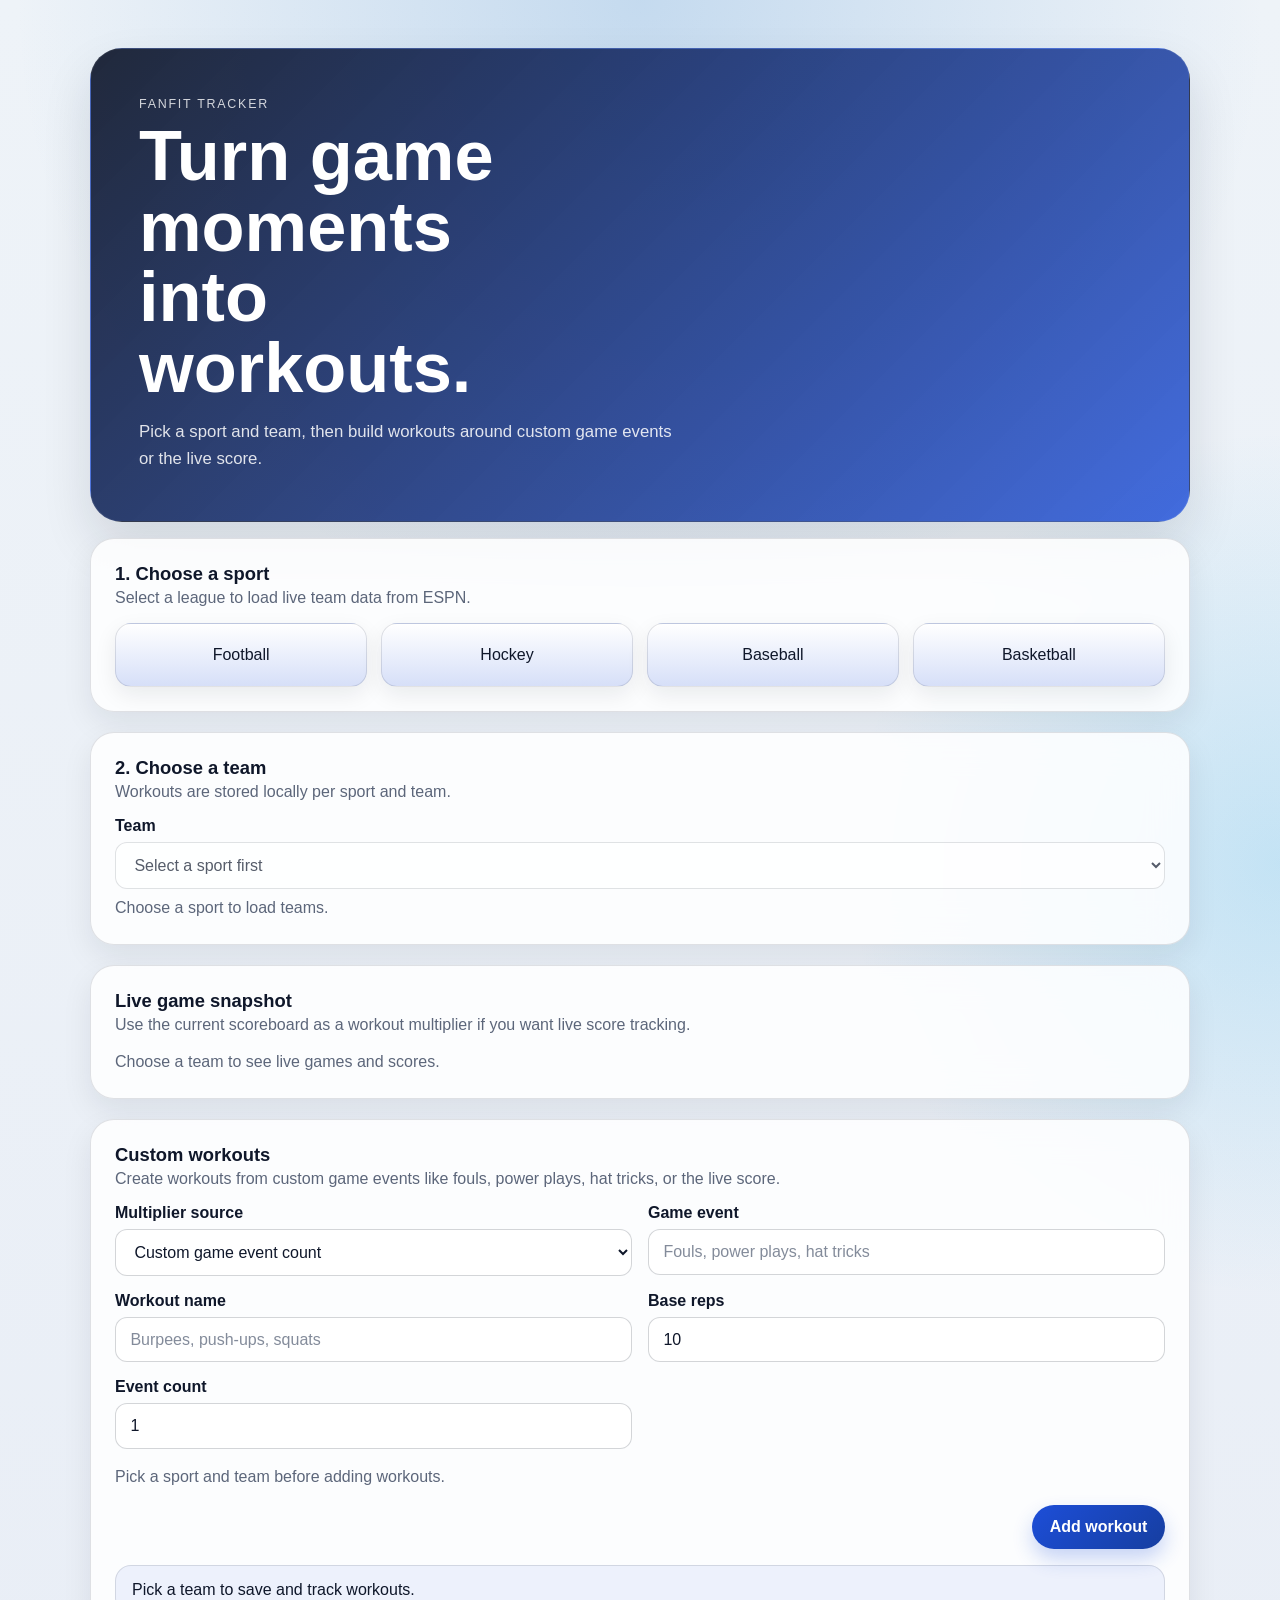
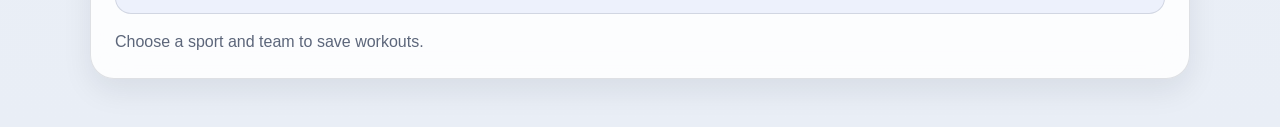
==== commit b19d3e5c: "ADD: Overhaul. Completed custom workout input implementation" ====
--- a/source/index.html
+++ b/source/index.html
@@ -9,18 +9,6 @@
 </head>
 
 <body>
-<<<<<<< HEAD
-    <main class="app-shell">
-        <h1>FanFit Tracker</h1>
-        <section class="panel">
-            <div class="panel-heading">
-                <h2>1. Choose a sport</h2>
-                <p>Select a league to load live team data from ESPN.</p>
-            </div>
-            <div id="sport-selector" class="sport-grid" aria-label="Sport selector"></div>
-        </section>
-
-=======
     <header class="hero">
         <div class="hero-copy">
             <p class="eyebrow">FanFit Tracker</p>
@@ -38,7 +26,6 @@
             <div id="sport-selector" class="sport-grid" aria-label="Sport selector"></div>
         </section>
 
->>>>>>> b19d3e5 (ADD: Overhaul. Completed custom workout input implementation)
         <section class="panel">
             <div class="panel-heading">
                 <h2>2. Choose a team</h2>
--- a/source/style.css
+++ b/source/style.css
@@ -1,18 +1,4 @@
 :root {
-<<<<<<< HEAD
-    --bg: #f5f5f5;
-    --surface: #ffffff;
-    --surface-alt: #f9f9f9;
-    --border: #dddddd;
-    --text: #333333;
-    --muted: #666666;
-    --primary: #007bff;
-    --secondary: #28a745;
-    --success: #28a745;
-    --danger: #dc3545;
-    --warning: #ffc107;
-    --radius: 4px;
-=======
     color-scheme: light;
     --bg: #edf2f7;
     --bg-accent: radial-gradient(circle at top, rgba(49, 130, 206, 0.22), transparent 34%), radial-gradient(circle at right, rgba(14, 165, 233, 0.18), transparent 28%), linear-gradient(180deg, #eef3f8 0%, #e9eef6 100%);
@@ -55,7 +41,6 @@
         --shadow: 0 24px 50px rgba(0, 0, 0, 0.32);
         --shadow-soft: 0 12px 30px rgba(0, 0, 0, 0.22);
     }
->>>>>>> b19d3e5 (ADD: Overhaul. Completed custom workout input implementation)
 }
 
 * {
@@ -69,126 +54,6 @@
 body {
     margin: 0;
     min-height: 100vh;
-<<<<<<< HEAD
-    font-family: Arial, sans-serif;
-    color: var(--text);
-    background: var(--bg);
-    line-height: 1.5;
-}
-
-h1 {
-    text-align: center;
-    margin-bottom: 30px;
-    color: var(--text);
-    font-size: 2em;
-}
-
-button,
-input,
-select {
-    font: inherit;
-}
-
-button {
-    border: 1px solid var(--border);
-    cursor: pointer;
-    padding: 8px 16px;
-    background: var(--surface);
-}
-
-button:hover {
-    background: var(--muted);
-}
-
-.app-shell {
-    max-width: 900px;
-    margin: 0 auto;
-    padding: 20px;
-}
-
-.panel {
-    background: var(--surface);
-    border: 1px solid var(--border);
-    border-radius: var(--radius);
-    padding: 25px;
-    margin-bottom: 25px;
-    box-shadow: 0 2px 4px rgba(0,0,0,0.1);
-}
-
-.panel-heading h2 {
-    margin: 0 0 8px 0;
-    color: var(--text);
-    font-size: 1.3em;
-}
-
-.panel-heading p {
-    margin: 0;
-    color: var(--muted);
-    font-size: 0.95em;
-}
-
-.sport-grid {
-    display: grid;
-    grid-template-columns: repeat(auto-fit, minmax(150px, 1fr));
-    gap: 12px;
-    margin-top: 15px;
-}
-
-.sport-card {
-    padding: 12px 16px;
-    border: 2px solid var(--border);
-    border-radius: var(--radius);
-    background: var(--surface);
-    cursor: pointer;
-    transition: all 0.2s ease;
-    font-weight: 500;
-}
-
-.sport-card:hover {
-    border-color: var(--primary);
-    background: var(--surface-alt);
-}
-
-.sport-card.active {
-    background: var(--primary);
-    color: white;
-    border-color: var(--primary);
-}
-
-.field-group {
-    margin-bottom: 15px;
-}
-
-.field-group label {
-    display: block;
-    margin-bottom: 6px;
-    font-weight: 600;
-    color: var(--text);
-}
-
-.field-group input,
-.field-group select {
-    width: 100%;
-    padding: 10px;
-    border: 1px solid var(--border);
-    border-radius: var(--radius);
-    font-size: 1em;
-    transition: border-color 0.2s ease;
-}
-
-.field-group input:focus,
-.field-group select:focus {
-    outline: none;
-    border-color: var(--primary);
-    box-shadow: 0 0 0 2px rgba(0,123,255,0.25);
-}
-
-.helper-text,
-.status-message {
-    color: var(--muted);
-    font-size: 0.9em;
-    margin-top: 5px;
-=======
     font-family: "Trebuchet MS", "Segoe UI", sans-serif;
     color: var(--text);
     background: var(--bg-accent);
@@ -382,55 +247,15 @@
 
 .game-item p {
     margin: 0.25rem 0 0;
->>>>>>> b19d3e5 (ADD: Overhaul. Completed custom workout input implementation)
 }
 
 .workout-form {
     display: grid;
-<<<<<<< HEAD
-    gap: 20px;
-    margin-top: 20px;
-=======
     gap: 1rem;
->>>>>>> b19d3e5 (ADD: Overhaul. Completed custom workout input implementation)
 }
 
 .form-grid {
     display: grid;
-<<<<<<< HEAD
-    grid-template-columns: 1fr 1fr;
-    gap: 15px;
-}
-
-.builder-actions {
-    text-align: right;
-    margin-top: 20px;
-}
-
-#add-workout-button {
-    background: var(--primary);
-    color: white;
-    border: none;
-    padding: 12px 24px;
-    border-radius: var(--radius);
-    cursor: pointer;
-    font-size: 1em;
-    font-weight: 600;
-    transition: background-color 0.2s ease;
-}
-
-#add-workout-button:hover {
-    background: #0056b3;
-}
-
-.summary-bar {
-    margin-top: 25px;
-    padding: 15px;
-    border: 1px solid var(--border);
-    background: var(--surface-alt);
-    border-radius: var(--radius);
-    font-weight: 600;
-=======
     grid-template-columns: repeat(2, minmax(0, 1fr));
     gap: 1rem;
 }
@@ -464,33 +289,10 @@
     border-radius: var(--radius-md);
     background: color-mix(in srgb, var(--surface-strong) 70%, var(--primary) 8%);
     border: 1px solid var(--border);
->>>>>>> b19d3e5 (ADD: Overhaul. Completed custom workout input implementation)
     color: var(--text);
 }
 
 .workout-list {
-<<<<<<< HEAD
-    margin-top: 25px;
-}
-
-.workout-card {
-    border: 1px solid var(--border);
-    padding: 20px;
-    background: var(--surface);
-    margin-bottom: 15px;
-    border-radius: var(--radius);
-    box-shadow: 0 1px 3px rgba(0,0,0,0.1);
-    transition: box-shadow 0.2s ease;
-}
-
-.workout-card:hover {
-    box-shadow: 0 2px 8px rgba(0,0,0,0.15);
-}
-
-.workout-card.completed {
-    background: #f0f8f0;
-    border-color: var(--success);
-=======
     display: grid;
     gap: 0.9rem;
     margin-top: 1rem;
@@ -509,71 +311,10 @@
 .workout-card.completed {
     opacity: 0.9;
     border-color: color-mix(in srgb, var(--success) 42%, var(--border));
->>>>>>> b19d3e5 (ADD: Overhaul. Completed custom workout input implementation)
 }
 
 .workout-title-row {
     display: flex;
-<<<<<<< HEAD
-    justify-content: space-between;
-    align-items: center;
-    margin-bottom: 15px;
-}
-
-.workout-name-input {
-    flex: 1;
-    padding: 8px 12px;
-    border: 1px solid var(--border);
-    border-radius: var(--radius);
-    font-size: 1.1em;
-    font-weight: 600;
-}
-
-.status-pill {
-    padding: 6px 12px;
-    border-radius: 20px;
-    font-size: 0.85em;
-    font-weight: 600;
-    text-transform: uppercase;
-    letter-spacing: 0.5px;
-}
-
-.status-pill.active {
-    background: var(--warning);
-    color: white;
-}
-
-.status-pill.completed {
-    background: var(--success);
-    color: white;
-}
-
-.status-pill.partial {
-    background: var(--primary);
-    color: white;
-}
-
-.workout-meta {
-    display: grid;
-    grid-template-columns: 1fr 1fr;
-    gap: 15px;
-    margin-top: 15px;
-    padding: 15px;
-    background: var(--surface-alt);
-    border-radius: var(--radius);
-}
-
-.mini-field {
-    display: flex;
-    flex-direction: column;
-}
-
-.mini-field label {
-    font-weight: 600;
-    margin-bottom: 6px;
-    color: var(--text);
-    font-size: 0.9em;
-=======
     flex-wrap: wrap;
     gap: 0.75rem;
     align-items: center;
@@ -607,27 +348,10 @@
     flex-direction: column;
     gap: 0.4rem;
     font-size: 0.95rem;
->>>>>>> b19d3e5 (ADD: Overhaul. Completed custom workout input implementation)
 }
 
 .mini-field input,
 .mini-field select {
-<<<<<<< HEAD
-    padding: 8px;
-    border: 1px solid var(--border);
-    border-radius: var(--radius);
-    font-size: 0.95em;
-}
-
-.workout-total {
-    margin-top: 15px;
-    padding: 12px 15px;
-    background: var(--surface-alt);
-    border: 1px solid var(--border);
-    border-radius: var(--radius);
-    font-weight: 600;
-    color: var(--text);
-=======
     padding: 0.72rem 0.85rem;
 }
 
@@ -637,73 +361,10 @@
     border-radius: var(--radius-sm);
     background: color-mix(in srgb, var(--surface-soft) 60%, var(--primary) 10%);
     border: 1px solid var(--border);
->>>>>>> b19d3e5 (ADD: Overhaul. Completed custom workout input implementation)
 }
 
 .workout-actions {
-    margin-top: 15px;
-    display: flex;
-    gap: 10px;
-    justify-content: flex-end;
-}
-
-.partial-completion {
-    margin-top: 15px;
-    padding: 15px;
-    border: 1px solid var(--border);
-    background: var(--surface-alt);
-    border-radius: var(--radius);
-}
-
-.partial-completion p {
-    margin: 0 0 12px 0;
-    font-weight: 600;
-    color: var(--text);
-}
-
-.event-checkbox {
-    margin-bottom: 8px;
-    display: flex;
-<<<<<<< HEAD
-    align-items: center;
-}
-
-.event-checkbox input[type="checkbox"] {
-    margin-right: 8px;
-    transform: scale(1.1);
-}
-
-.complete-workout-button {
-    background: var(--secondary);
-    color: white;
-    border: none;
-    padding: 8px 16px;
-    border-radius: var(--radius);
-    cursor: pointer;
-    font-size: 0.9em;
-    font-weight: 600;
-    transition: background-color 0.2s ease;
-}
-
-.complete-workout-button:hover {
-    background: #218838;
-}
-
-.remove-workout-button {
-    background: var(--danger);
-    color: white;
-    border: none;
-    padding: 8px 16px;
-    border-radius: var(--radius);
-    cursor: pointer;
-    font-size: 0.9em;
-    font-weight: 600;
-    transition: background-color 0.2s ease;
-}
-
-.remove-workout-button:hover {
-    background: #c82333;
-=======
+    display: flex;
     flex-wrap: wrap;
     gap: 0.65rem;
 }
@@ -721,7 +382,6 @@
 
 .remove-workout-button:hover {
     background: color-mix(in srgb, var(--danger) 12%, transparent);
->>>>>>> b19d3e5 (ADD: Overhaul. Completed custom workout input implementation)
 }
 
 .is-hidden {
@@ -729,45 +389,6 @@
 }
 
 @media (max-width: 720px) {
-<<<<<<< HEAD
-    body {
-        padding: 10px;
-    }
-    
-    h1 {
-        font-size: 1.5em;
-        margin-bottom: 20px;
-    }
-    
-    .app-shell {
-        padding: 10px;
-    }
-    
-    .panel {
-        padding: 15px;
-        margin-bottom: 15px;
-    }
-    
-    .form-grid,
-    .workout-meta {
-        grid-template-columns: 1fr;
-        gap: 10px;
-    }
-    
-    .workout-title-row {
-        flex-direction: column;
-        align-items: flex-start;
-        gap: 10px;
-    }
-    
-    .workout-actions {
-        justify-content: stretch;
-    }
-    
-    .complete-workout-button,
-    .remove-workout-button {
-        flex: 1;
-=======
     .hero {
         padding-top: 1rem;
     }
@@ -790,6 +411,5 @@
     .complete-workout-button,
     .remove-workout-button {
         width: 100%;
->>>>>>> b19d3e5 (ADD: Overhaul. Completed custom workout input implementation)
     }
 }
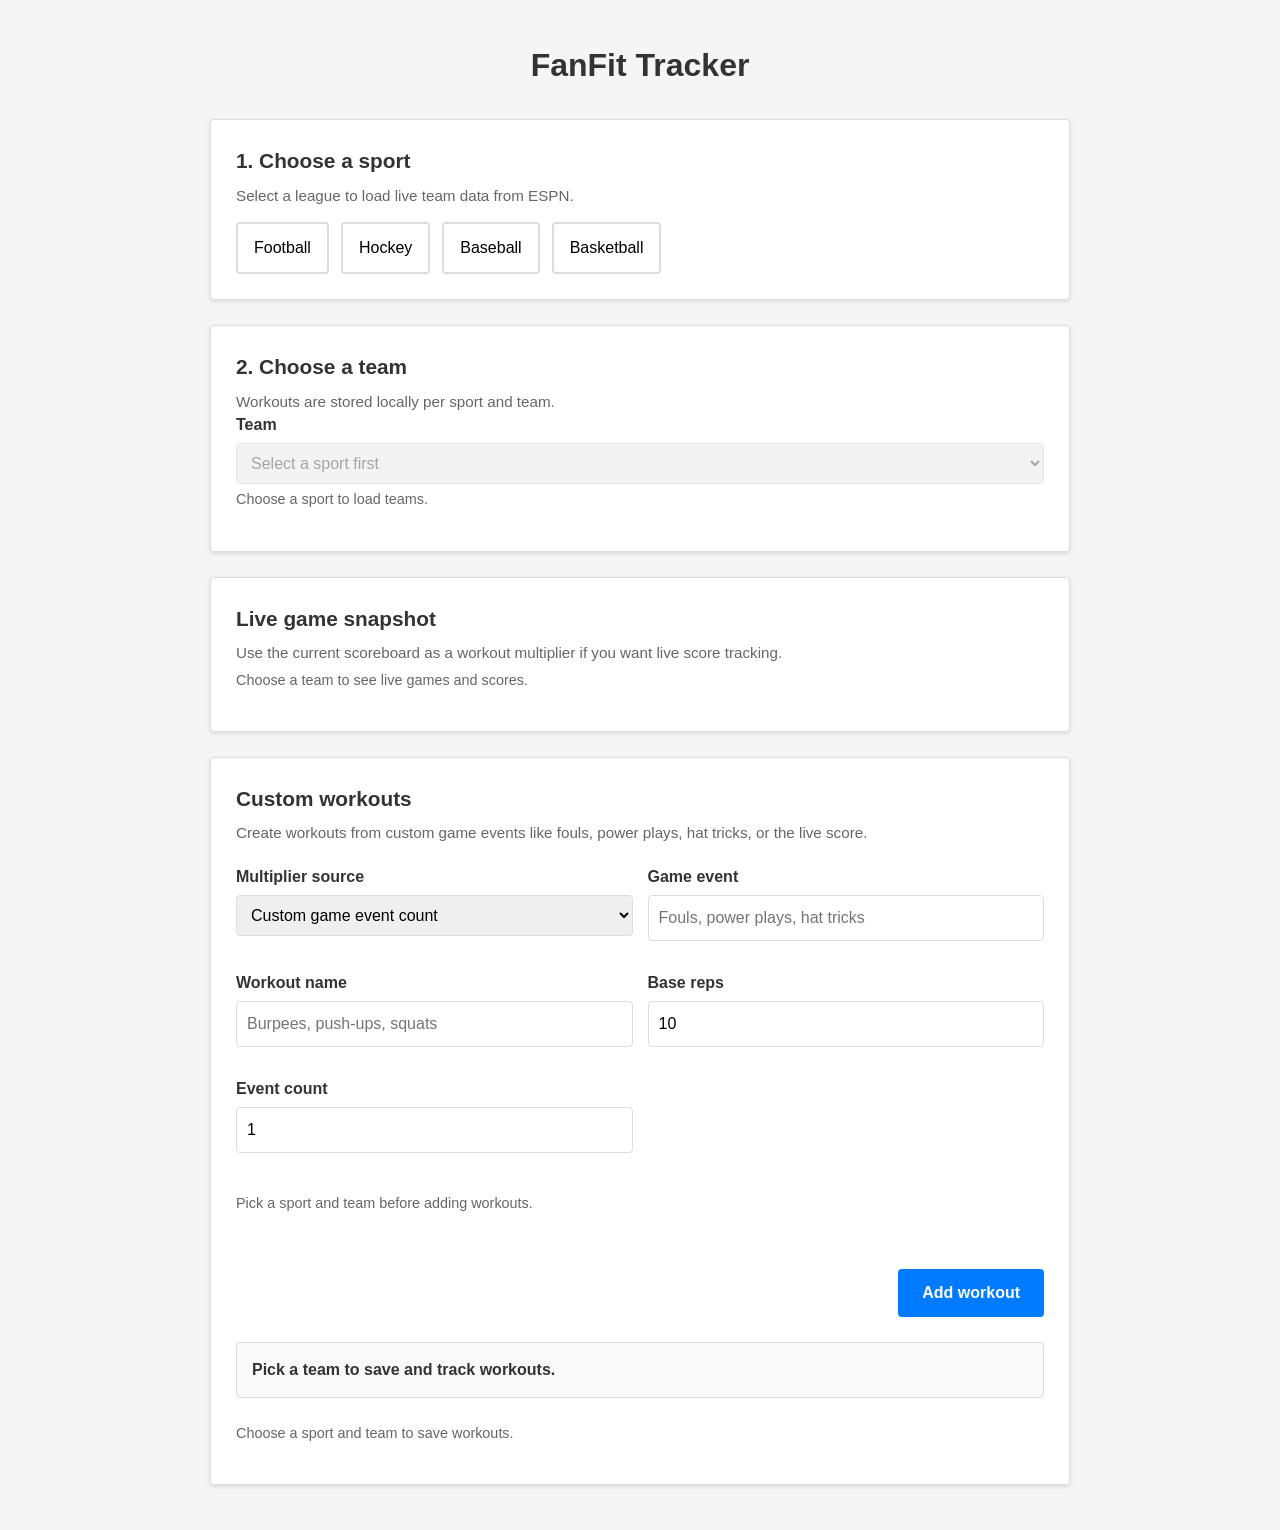
==== commit 5c81c6e7: "revised some styling and updated workout completion" ====
--- a/source/index.html
+++ b/source/index.html
@@ -9,15 +9,8 @@
 </head>
 
 <body>
-    <header class="hero">
-        <div class="hero-copy">
-            <p class="eyebrow">FanFit Tracker</p>
-            <h1>Turn game moments into workouts.</h1>
-            <p class="lede">Pick a sport and team, then build workouts around custom game events or the live score.</p>
-        </div>
-    </header>
-
     <main class="app-shell">
+        <h1>FanFit Tracker</h1>
         <section class="panel">
             <div class="panel-heading">
                 <h2>1. Choose a sport</h2>
--- a/source/style.css
+++ b/source/style.css
@@ -1,46 +1,16 @@
 :root {
-    color-scheme: light;
-    --bg: #edf2f7;
-    --bg-accent: radial-gradient(circle at top, rgba(49, 130, 206, 0.22), transparent 34%), radial-gradient(circle at right, rgba(14, 165, 233, 0.18), transparent 28%), linear-gradient(180deg, #eef3f8 0%, #e9eef6 100%);
-    --surface: rgba(255, 255, 255, 0.84);
-    --surface-strong: #ffffff;
-    --surface-soft: rgba(255, 255, 255, 0.58);
-    --border: rgba(15, 23, 42, 0.12);
-    --border-strong: rgba(15, 23, 42, 0.18);
-    --text: #0f172a;
-    --muted: #5c667a;
-    --primary: #1d4ed8;
-    --primary-strong: #163ea0;
-    --secondary: #0f766e;
-    --success: #15803d;
-    --danger: #b42318;
-    --shadow: 0 24px 50px rgba(15, 23, 42, 0.12);
-    --shadow-soft: 0 12px 30px rgba(15, 23, 42, 0.08);
-    --radius-lg: 24px;
-    --radius-md: 16px;
-    --radius-sm: 12px;
-}
-
-@media (prefers-color-scheme: dark) {
-    :root {
-        color-scheme: dark;
-        --bg: #08111f;
-        --bg-accent: radial-gradient(circle at top, rgba(59, 130, 246, 0.24), transparent 34%), radial-gradient(circle at right, rgba(6, 182, 212, 0.14), transparent 28%), linear-gradient(180deg, #0b1220 0%, #08111f 100%);
-        --surface: rgba(15, 23, 42, 0.76);
-        --surface-strong: #0f172a;
-        --surface-soft: rgba(15, 23, 42, 0.42);
-        --border: rgba(148, 163, 184, 0.18);
-        --border-strong: rgba(148, 163, 184, 0.28);
-        --text: #e5eefc;
-        --muted: #9fb0c8;
-        --primary: #60a5fa;
-        --primary-strong: #93c5fd;
-        --secondary: #2dd4bf;
-        --success: #4ade80;
-        --danger: #f87171;
-        --shadow: 0 24px 50px rgba(0, 0, 0, 0.32);
-        --shadow-soft: 0 12px 30px rgba(0, 0, 0, 0.22);
-    }
+    --bg: #f5f5f5;
+    --surface: #ffffff;
+    --surface-alt: #f9f9f9;
+    --border: #dddddd;
+    --text: #333333;
+    --muted: #666666;
+    --primary: #007bff;
+    --secondary: #28a745;
+    --success: #28a745;
+    --danger: #dc3545;
+    --warning: #ffc107;
+    --radius: 4px;
 }
 
 * {
@@ -54,9 +24,17 @@
 body {
     margin: 0;
     min-height: 100vh;
-    font-family: "Trebuchet MS", "Segoe UI", sans-serif;
-    color: var(--text);
-    background: var(--bg-accent);
+    font-family: Arial, sans-serif;
+    color: var(--text);
+    background: var(--bg);
+    line-height: 1.5;
+}
+
+h1 {
+    text-align: center;
+    margin-bottom: 30px;
+    color: var(--text);
+    font-size: 2em;
 }
 
 button,
@@ -66,322 +44,314 @@
 }
 
 button {
-    border: 0;
+    border: 1px solid var(--border);
     cursor: pointer;
-    transition: transform 160ms ease, box-shadow 160ms ease, background-color 160ms ease, border-color 160ms ease, opacity 160ms ease;
+    padding: 8px 16px;
+    background: var(--surface);
 }
 
 button:hover {
-    transform: translateY(-1px);
-}
-
-button:active {
-    transform: translateY(0);
-}
-
-button:focus-visible,
-input:focus-visible,
-select:focus-visible {
-    outline: 3px solid color-mix(in srgb, var(--primary) 45%, transparent);
-    outline-offset: 2px;
-}
-
-.hero {
-    padding: 3rem 1.5rem 1rem;
-    display: flex;
-    justify-content: center;
-}
-
-.hero-copy {
-    width: min(1100px, 100%);
-    background: linear-gradient(135deg, rgba(15, 23, 42, 0.92), rgba(29, 78, 216, 0.82));
-    color: #ffffff;
-    border: 1px solid rgba(255, 255, 255, 0.08);
-    border-radius: calc(var(--radius-lg) + 8px);
-    box-shadow: var(--shadow);
-    padding: clamp(1.75rem, 4vw, 3rem);
-}
-
-.eyebrow {
-    margin: 0 0 0.65rem;
-    letter-spacing: 0.14em;
-    text-transform: uppercase;
-    font-size: 0.78rem;
-    opacity: 0.8;
-}
-
-.hero h1 {
-    margin: 0;
-    font-size: clamp(2.2rem, 6vw, 4.4rem);
-    line-height: 1;
-    max-width: 10ch;
-}
-
-.lede {
-    margin: 1rem 0 0;
-    max-width: 58ch;
-    font-size: 1.05rem;
-    line-height: 1.6;
-    color: rgba(255, 255, 255, 0.86);
+    background: var(--muted);
 }
 
 .app-shell {
-    width: min(1100px, calc(100% - 2rem));
-    margin: 0 auto 3rem;
-    display: grid;
-    gap: 1.25rem;
+    max-width: 900px;
+    margin: 0 auto;
+    padding: 20px;
 }
 
 .panel {
     background: var(--surface);
-    backdrop-filter: blur(18px);
-    border: 1px solid var(--border);
-    border-radius: var(--radius-lg);
-    box-shadow: var(--shadow-soft);
-    padding: clamp(1rem, 2.2vw, 1.5rem);
-}
-
-.panel-heading {
-    margin-bottom: 1rem;
-}
-
-.panel-heading h2,
-.game-item strong,
-.workout-card strong {
+    border: 1px solid var(--border);
+    border-radius: var(--radius);
+    padding: 25px;
+    margin-bottom: 25px;
+    box-shadow: 0 2px 4px rgba(0,0,0,0.1);
+}
+
+.panel-heading h2 {
+    margin: 0 0 8px 0;
+    color: var(--text);
+    font-size: 1.3em;
+}
+
+.panel-heading p {
     margin: 0;
-    font-size: 1.15rem;
-}
-
-.panel-heading p,
-.helper-text,
-.status-message,
-.game-item p,
-.workout-total {
     color: var(--muted);
-}
-
-.panel-heading p {
-    margin: 0.25rem 0 0;
+    font-size: 0.95em;
 }
 
 .sport-grid {
-    display: grid;
-    grid-template-columns: repeat(auto-fit, minmax(150px, 1fr));
-    gap: 0.85rem;
+    display: flex;
+    flex-wrap: wrap;
+    gap: 12px;
+    margin-top: 15px;
 }
 
 .sport-card {
-    padding: 1rem 1rem 0.95rem;
-    border-radius: var(--radius-md);
-    background: linear-gradient(180deg, var(--surface-strong), color-mix(in srgb, var(--surface-strong) 82%, var(--primary) 18%));
-    color: var(--text);
-    border: 1px solid var(--border);
-    box-shadow: inset 0 1px 0 rgba(255, 255, 255, 0.45), 0 8px 22px rgba(15, 23, 42, 0.08);
-    min-height: 64px;
+    padding: 12px 16px;
+    border: 2px solid var(--border);
+    border-radius: var(--radius);
+    background: var(--surface);
+    cursor: pointer;
+    transition: all 0.2s ease;
+    font-weight: 500;
 }
 
 .sport-card:hover {
-    border-color: color-mix(in srgb, var(--primary) 70%, transparent);
-    box-shadow: 0 12px 26px rgba(29, 78, 216, 0.16);
+    border-color: var(--primary);
+    background: var(--surface-alt);
 }
 
 .sport-card.active {
-    background: linear-gradient(180deg, color-mix(in srgb, var(--primary) 24%, var(--surface-strong)), color-mix(in srgb, var(--primary) 12%, var(--surface-strong)));
-    border-color: color-mix(in srgb, var(--primary) 55%, transparent);
-    color: var(--text);
+    background: var(--primary);
+    color: white;
+    border-color: var(--primary);
 }
 
 .field-group {
-    display: flex;
-    flex-direction: column;
-    gap: 0.45rem;
-}
-
-.field-group label,
-.mini-field {
-    font-weight: 700;
+    margin-bottom: 15px;
+}
+
+.field-group label {
+    display: block;
+    margin-bottom: 6px;
+    font-weight: 600;
     color: var(--text);
 }
 
 .field-group input,
-.field-group select,
-.workout-name-input,
-.mini-field input,
-.mini-field select {
+.field-group select {
     width: 100%;
-    border-radius: var(--radius-sm);
-    border: 1px solid var(--border-strong);
-    padding: 0.8rem 0.9rem;
-    background: var(--surface-strong);
-    color: var(--text);
-    box-shadow: inset 0 1px 0 rgba(255, 255, 255, 0.05);
-}
-
-.field-group input::placeholder,
-.workout-name-input::placeholder,
-.mini-field input::placeholder {
-    color: color-mix(in srgb, var(--muted) 76%, transparent);
+    padding: 10px;
+    border: 1px solid var(--border);
+    border-radius: var(--radius);
+    font-size: 1em;
+    transition: border-color 0.2s ease;
+}
+
+.field-group input:focus,
+.field-group select:focus {
+    outline: none;
+    border-color: var(--primary);
+    box-shadow: 0 0 0 2px rgba(0,123,255,0.25);
 }
 
 .helper-text,
 .status-message {
-    margin: 0;
-    line-height: 1.5;
-}
-
-#games-output {
-    display: grid;
-    gap: 0.85rem;
-}
-
-#games-output h3 {
-    margin: 0;
-}
-
-.game-item {
-    border: 1px solid var(--border);
-    border-radius: var(--radius-md);
-    background: var(--surface-soft);
-    padding: 1rem;
-}
-
-.game-item p {
-    margin: 0.25rem 0 0;
+    color: var(--muted);
+    font-size: 0.9em;
+    margin-top: 5px;
 }
 
 .workout-form {
     display: grid;
-    gap: 1rem;
+    gap: 20px;
+    margin-top: 20px;
 }
 
 .form-grid {
     display: grid;
-    grid-template-columns: repeat(2, minmax(0, 1fr));
-    gap: 1rem;
+    grid-template-columns: 1fr 1fr;
+    gap: 15px;
 }
 
 .builder-actions {
-    display: flex;
-    justify-content: flex-end;
-}
-
-#add-workout-button,
-.complete-workout-button,
-.remove-workout-button {
-    border-radius: 999px;
-    padding: 0.82rem 1.1rem;
-    font-weight: 700;
+    text-align: right;
+    margin-top: 20px;
 }
 
 #add-workout-button {
-    background: linear-gradient(135deg, var(--primary), var(--primary-strong));
-    color: #ffffff;
-    box-shadow: 0 10px 20px rgba(29, 78, 216, 0.24);
+    background: var(--primary);
+    color: white;
+    border: none;
+    padding: 12px 24px;
+    border-radius: var(--radius);
+    cursor: pointer;
+    font-size: 1em;
+    font-weight: 600;
+    transition: background-color 0.2s ease;
 }
 
 #add-workout-button:hover {
-    box-shadow: 0 12px 24px rgba(29, 78, 216, 0.3);
+    background: #0056b3;
 }
 
 .summary-bar {
-    margin-top: 1rem;
-    padding: 0.9rem 1rem;
-    border-radius: var(--radius-md);
-    background: color-mix(in srgb, var(--surface-strong) 70%, var(--primary) 8%);
-    border: 1px solid var(--border);
+    margin-top: 25px;
+    padding: 15px;
+    border: 1px solid var(--border);
+    background: var(--surface-alt);
+    border-radius: var(--radius);
+    font-weight: 600;
     color: var(--text);
 }
 
 .workout-list {
-    display: grid;
-    gap: 0.9rem;
-    margin-top: 1rem;
+    margin-top: 25px;
 }
 
 .workout-card {
-    display: grid;
-    gap: 0.9rem;
-    padding: 1rem;
-    border-radius: var(--radius-lg);
-    background: linear-gradient(180deg, var(--surface-strong), color-mix(in srgb, var(--surface-strong) 88%, var(--primary) 12%));
-    border: 1px solid var(--border);
-    box-shadow: var(--shadow-soft);
+    border: 1px solid var(--border);
+    padding: 20px;
+    background: var(--surface);
+    margin-bottom: 15px;
+    border-radius: var(--radius);
+    box-shadow: 0 1px 3px rgba(0,0,0,0.1);
+    transition: box-shadow 0.2s ease;
+}
+
+.workout-card:hover {
+    box-shadow: 0 2px 8px rgba(0,0,0,0.15);
 }
 
 .workout-card.completed {
-    opacity: 0.9;
-    border-color: color-mix(in srgb, var(--success) 42%, var(--border));
+    background: #f0f8f0;
+    border-color: var(--success);
 }
 
 .workout-title-row {
     display: flex;
-    flex-wrap: wrap;
-    gap: 0.75rem;
+    justify-content: space-between;
     align-items: center;
+    margin-bottom: 15px;
 }
 
 .workout-name-input {
-    flex: 1 1 240px;
+    flex: 1;
+    padding: 8px 12px;
+    border: 1px solid var(--border);
+    border-radius: var(--radius);
+    font-size: 1.1em;
+    font-weight: 600;
 }
 
 .status-pill {
-    display: inline-flex;
-    align-items: center;
-    justify-content: center;
-    padding: 0.4rem 0.7rem;
-    border-radius: 999px;
-    background: color-mix(in srgb, var(--primary) 14%, var(--surface-strong));
-    color: var(--text);
-    font-size: 0.85rem;
-    font-weight: 700;
-    border: 1px solid var(--border);
+    padding: 6px 12px;
+    border-radius: 20px;
+    font-size: 0.85em;
+    font-weight: 600;
+    text-transform: uppercase;
+    letter-spacing: 0.5px;
+}
+
+.status-pill.active {
+    background: var(--warning);
+    color: white;
+}
+
+.status-pill.completed {
+    background: var(--success);
+    color: white;
+}
+
+.status-pill.partial {
+    background: var(--primary);
+    color: white;
 }
 
 .workout-meta {
     display: grid;
-    grid-template-columns: repeat(2, minmax(0, 1fr));
-    gap: 0.9rem;
+    grid-template-columns: 1fr 1fr;
+    gap: 15px;
+    margin-top: 15px;
+    padding: 15px;
+    background: var(--surface-alt);
+    border-radius: var(--radius);
 }
 
 .mini-field {
     display: flex;
     flex-direction: column;
-    gap: 0.4rem;
-    font-size: 0.95rem;
+}
+
+.mini-field label {
+    font-weight: 600;
+    margin-bottom: 6px;
+    color: var(--text);
+    font-size: 0.9em;
 }
 
 .mini-field input,
 .mini-field select {
-    padding: 0.72rem 0.85rem;
+    padding: 8px;
+    border: 1px solid var(--border);
+    border-radius: var(--radius);
+    font-size: 0.95em;
 }
 
 .workout-total {
-    margin: 0;
-    padding: 0.85rem 1rem;
-    border-radius: var(--radius-sm);
-    background: color-mix(in srgb, var(--surface-soft) 60%, var(--primary) 10%);
-    border: 1px solid var(--border);
+    margin-top: 15px;
+    padding: 12px 15px;
+    background: var(--surface-alt);
+    border: 1px solid var(--border);
+    border-radius: var(--radius);
+    font-weight: 600;
+    color: var(--text);
 }
 
 .workout-actions {
+    margin-top: 15px;
     display: flex;
-    flex-wrap: wrap;
-    gap: 0.65rem;
+    gap: 10px;
+    justify-content: flex-end;
+}
+
+.partial-completion {
+    margin-top: 15px;
+    padding: 15px;
+    border: 1px solid var(--border);
+    background: var(--surface-alt);
+    border-radius: var(--radius);
+}
+
+.partial-completion p {
+    margin: 0 0 12px 0;
+    font-weight: 600;
+    color: var(--text);
+}
+
+.event-checkbox {
+    margin-bottom: 8px;
+    display: flex;
+    align-items: center;
+}
+
+.event-checkbox input[type="checkbox"] {
+    margin-right: 8px;
+    transform: scale(1.1);
 }
 
 .complete-workout-button {
-    background: linear-gradient(135deg, var(--secondary), color-mix(in srgb, var(--secondary) 60%, #000));
-    color: #ffffff;
+    background: var(--secondary);
+    color: white;
+    border: none;
+    padding: 8px 16px;
+    border-radius: var(--radius);
+    cursor: pointer;
+    font-size: 0.9em;
+    font-weight: 600;
+    transition: background-color 0.2s ease;
+}
+
+.complete-workout-button:hover {
+    background: #218838;
 }
 
 .remove-workout-button {
-    background: transparent;
-    border: 1px solid color-mix(in srgb, var(--danger) 72%, var(--border));
-    color: var(--danger);
+    background: var(--danger);
+    color: white;
+    border: none;
+    padding: 8px 16px;
+    border-radius: var(--radius);
+    cursor: pointer;
+    font-size: 0.9em;
+    font-weight: 600;
+    transition: background-color 0.2s ease;
 }
 
 .remove-workout-button:hover {
-    background: color-mix(in srgb, var(--danger) 12%, transparent);
+    background: #c82333;
 }
 
 .is-hidden {
@@ -389,27 +359,42 @@
 }
 
 @media (max-width: 720px) {
-    .hero {
-        padding-top: 1rem;
-    }
-
-    .hero-copy,
+    body {
+        padding: 10px;
+    }
+    
+    h1 {
+        font-size: 1.5em;
+        margin-bottom: 20px;
+    }
+    
+    .app-shell {
+        padding: 10px;
+    }
+    
     .panel {
-        border-radius: var(--radius-md);
-    }
-
+        padding: 15px;
+        margin-bottom: 15px;
+    }
+    
     .form-grid,
     .workout-meta {
         grid-template-columns: 1fr;
-    }
-
-    .builder-actions {
+        gap: 10px;
+    }
+    
+    .workout-title-row {
+        flex-direction: column;
+        align-items: flex-start;
+        gap: 10px;
+    }
+    
+    .workout-actions {
         justify-content: stretch;
     }
-
-    #add-workout-button,
+    
     .complete-workout-button,
     .remove-workout-button {
-        width: 100%;
+        flex: 1;
     }
 }
